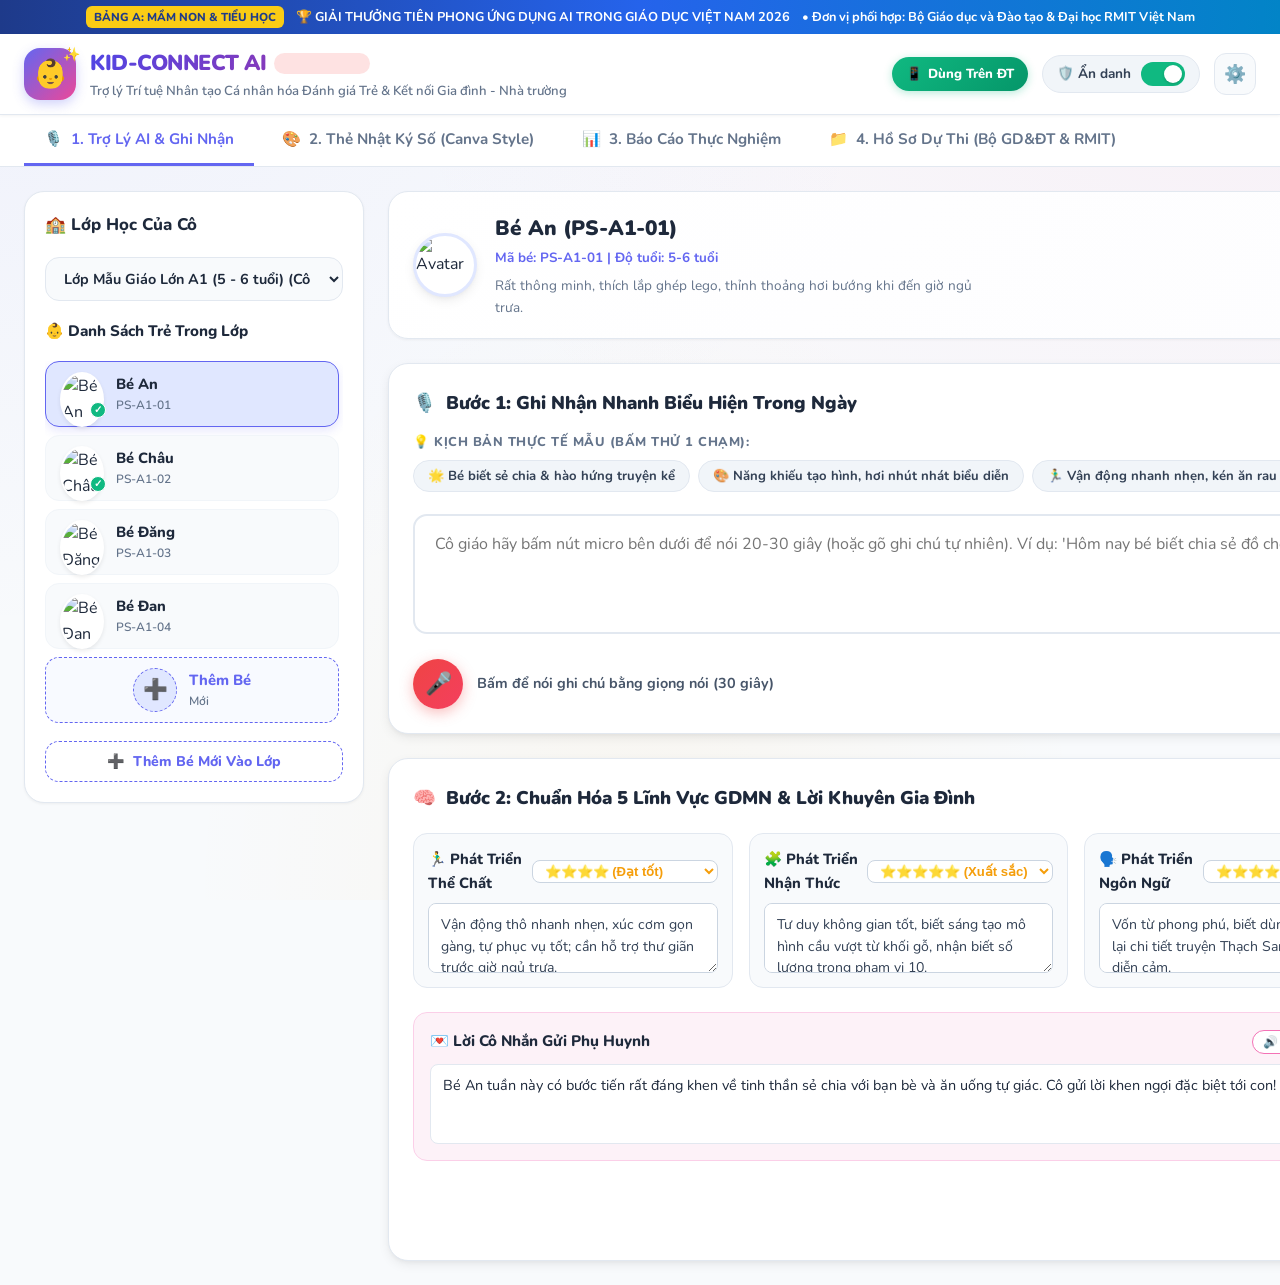
==== kid_connect_app/index.html @ aff99fbb "feat: init KID-CONNECT AI project with web app, responsive mobile layout and competition documentati" ====
<!DOCTYPE html>
<html lang="vi">
<head>
  <meta charset="UTF-8">
  <meta name="viewport" content="width=device-width, initial-scale=1.0, maximum-scale=1.0, user-scalable=no, viewport-fit=cover">
  <title>KID-CONNECT AI | Trợ Lý Trí Tuệ Nhân Tạo Mầm Non - Trường MN Phúc Sơn B</title>
  <link rel="stylesheet" href="css/style.css?v=2.6">
  <link rel="icon" href="data:image/svg+xml,<svg xmlns=%22http://www.w3.org/2000/svg%22 viewBox=%220 0 100 100%22><text y=%22.9em%22 font-size=%2290%22>🚀</text></svg>">
</head>
<body>

  <!-- DẢI THÔNG TIN DỰ THI QUỐC GIA -->
  <div class="competition-strip">
    <span class="comp-badge">BẢNG A: MẦM NON & TIỂU HỌC</span>
    <span>🏆 GIẢI THƯỞNG TIÊN PHONG ỨNG DỤNG AI TRONG GIÁO DỤC VIỆT NAM 2026</span>
    <span>• Đơn vị phối hợp: Bộ Giáo dục và Đào tạo & Đại học RMIT Việt Nam</span>
  </div>

  <!-- TOP HEADER -->
  <header class="app-top-header">
    <div class="header-inner">
      <div class="brand-section">
        <div class="brand-icon-wrap">
          <span>👶</span>
          <span class="sparkle-badge">✨</span>
        </div>
        <div class="brand-text-col">
          <h1 class="brand-title">
            KID-CONNECT AI
            <span class="brand-tag">MN PHÚC SƠN B</span>
          </h1>
          <p class="brand-sub">Trợ lý Trí tuệ Nhân tạo Cá nhân hóa Đánh giá Trẻ & Kết nối Gia đình - Nhà trường</p>
        </div>
      </div>

      <div class="header-actions">
        <!-- Nút Mở trên Điện thoại & Mã QR -->
        <button class="btn-qr-mobile" id="btn-open-mobile-qr" title="Quét mã QR để mở ứng dụng ngay trên điện thoại">
          <span>📱</span> Dùng Trên ĐT
        </button>

        <!-- Chế độ Đạo đức AI & Bảo mật thông tin trẻ em -->
        <div class="privacy-toggle-box" title="Bảo vệ quyền riêng tư của trẻ theo Luật Trẻ em 2016: Ẩn danh nhân thân khi hiển thị">
          <span>🛡️ Ẩn danh</span>
          <label class="switch">
            <input type="checkbox" id="toggle-privacy-mode" checked>
            <span class="slider"></span>
          </label>
        </div>

        <!-- Nút Cài đặt AI Key -->
        <button class="btn-icon-setting" id="btn-open-settings" title="Cấu hình Google Gemini AI & Chế độ Sư phạm">
          ⚙️
        </button>
      </div>
    </div>
  </header>

  <!-- NAVIGATION TABS -->
  <nav class="app-navbar">
    <div class="nav-tabs-container">
      <button class="nav-tab-btn active" data-tab="tab-ai-assistant">
        <span>🎙️</span> 1. Trợ Lý AI & Ghi Nhận
      </button>
      <button class="nav-tab-btn" data-tab="tab-card-preview">
        <span>🎨</span> 2. Thẻ Nhật Ký Số (Canva Style)
      </button>
      <button class="nav-tab-btn" data-tab="tab-impact-analytics">
        <span>📊</span> 3. Báo Cáo Thực Nghiệm
      </button>
      <button class="nav-tab-btn" data-tab="tab-competition-dossier">
        <span>📁</span> 4. Hồ Sơ Dự Thi (Bộ GD&ĐT & RMIT)
      </button>
    </div>
  </nav>

  <!-- MAIN WORKSPACE -->
  <main class="app-main-layout">

    <!-- ==========================================
         TAB 1: TRỢ LÝ AI & GHI NHẬN LỚP HỌC
         ========================================== -->
    <section class="tab-content-panel active" id="tab-ai-assistant">
      <div class="assistant-grid-layout">
        
        <!-- CỘT TRÁI: DANH SÁCH LỚP & HỌC SINH -->
        <aside class="sidebar-panel">
          <div class="sidebar-title-row">
            <h3 class="sidebar-title">🏫 Lớp Học Của Cô</h3>
          </div>
          
          <select class="custom-select" id="select-class">
            <!-- Đổ dữ liệu từ data.js -->
          </select>

          <div class="sidebar-title-row">
            <h4 class="sidebar-title" style="font-size: 0.95rem;">👶 Danh Sách Trẻ Trong Lớp</h4>
          </div>

          <div class="student-list-container" id="student-cards-grid">
            <!-- Render danh sách học sinh -->
          </div>

          <button type="button" class="btn-add-kid" id="btn-add-student">
            <span>➕</span> Thêm Bé Mới Vào Lớp
          </button>
        </aside>

        <!-- CỘT PHẢI: KHÔNG GIAN LÀM VIỆC CỦA TRỢ LÝ AI -->
        <div class="assistant-workspace">
          
          <!-- THẺ PROFILE BÉ ĐANG CHỌN -->
          <div class="current-kid-card">
            <div class="kid-profile-left">
              <img id="current-student-avatar" src="" alt="Avatar" class="kid-big-avatar">
              <div class="kid-meta-col">
                <h2 class="kid-main-name" id="current-student-name">Bé An</h2>
                <span class="kid-meta-sub" id="current-student-code">Mã: PSB-01 | Khối: 5-6 tuổi</span>
                <p class="kid-notes-preview" id="current-student-notes">Đặc điểm nổi bật...</p>
              </div>
            </div>
          </div>

          <!-- KHỐI NHẬP LIỆU GIỌNG NÓI & GHI CHÚ THÔ -->
          <div class="observation-input-card">
            <div class="card-title-row">
              <h3 class="section-title">
                <span>🎙️</span> Bước 1: Ghi Nhận Nhanh Biểu Hiện Trong Ngày
              </h3>
            </div>

            <!-- Gợi ý kịch bản mẫu mầm non -->
            <div class="preset-samples-wrap">
              <div class="preset-label">💡 Kịch bản thực tế mẫu (Bấm thử 1 chạm):</div>
              <div class="preset-chips-scroll" id="preset-chips-wrap">
                <!-- Data.js render -->
              </div>
            </div>

            <!-- Ô nhập liệu văn bản / giọng nói -->
            <div class="voice-input-wrapper">
              <textarea 
                id="raw-observation-input" 
                class="voice-textarea" 
                placeholder="Cô giáo hãy bấm nút micro bên dưới để nói 20-30 giây (hoặc gõ ghi chú tự nhiên). Ví dụ: 'Hôm nay bé biết chia sẻ đồ chơi xếp hình cho bạn, ăn cơm nhanh hết suất nhưng lúc ngủ trưa còn trằn trọc, rất thích nghe truyện cổ tích...'"></textarea>
            </div>

            <!-- Thanh điều khiển Micro & Chạy AI -->
            <div class="voice-actions-bar">
              <div class="mic-btn-wrap">
                <button type="button" class="btn-mic-pulse" id="btn-voice-mic" title="Bật/Tắt Micro ghi âm tiếng Việt">
                  🎤
                </button>
                <div class="mic-info-col">
                  <span class="mic-status-label" id="mic-status-text">Bấm để nói ghi chú bằng giọng nói (30 giây)</span>
                  <div class="voice-wave-container" id="voice-wave-animation">
                    <span class="wave-bar"></span>
                    <span class="wave-bar"></span>
                    <span class="wave-bar"></span>
                    <span class="wave-bar"></span>
                  </div>
                </div>
              </div>

              <button type="button" class="btn-run-ai-action" id="btn-run-ai">
                <span>🚀</span> AI Phân Tích & Chuẩn Hóa Sư Phạm
              </button>
            </div>

            <!-- Trạng thái xử lý -->
            <div class="ai-processing-status" id="ai-processing-status">
              <div class="spinner"></div>
              <span>Trợ lý KID-CONNECT AI đang đối chiếu chuẩn 5 lĩnh vực GDMN và soạn lời khuyên gia đình...</span>
            </div>
          </div>

          <!-- KHỐI KẾT QUẢ SƯ PHẠM (HUMAN-IN-THE-LOOP CHO PHÉP CÔ CHỈNH SỬA) -->
          <div class="ai-result-panel" id="ai-result-panel">
            <div class="ai-result-header">
              <h3 class="section-title">
                <span>🧠</span> Bước 2: Chuẩn Hóa 5 Lĩnh Vực GDMN & Lời Khuyên Gia Đình
              </h3>
              <span class="engine-badge" id="ai-engine-used-badge">⚡ Sẵn sàng phân tích</span>
            </div>

            <!-- 5 Lĩnh vực phát triển GDMN của Bộ GD&ĐT -->
            <div class="domains-result-grid">
              
              <!-- 1. Thể chất -->
              <div class="domain-field-card">
                <div class="domain-field-header">
                  <span class="field-label">🏃‍♂️ Phát Triển Thể Chất</span>
                  <select class="rating-select" id="rating-the-chat">
                    <option value="5">⭐⭐⭐⭐⭐ (Xuất sắc)</option>
                    <option value="4" selected>⭐⭐⭐⭐ (Đạt tốt)</option>
                    <option value="3">⭐⭐⭐ (Cần cố gắng)</option>
                  </select>
                </div>
                <textarea id="res-the-chat" class="domain-textarea" placeholder="Nhận xét vận động, dinh dưỡng, giấc ngủ..."></textarea>
              </div>

              <!-- 2. Nhận thức -->
              <div class="domain-field-card">
                <div class="domain-field-header">
                  <span class="field-label">🧩 Phát Triển Nhận Thức</span>
                  <select class="rating-select" id="rating-nhan-thuc">
                    <option value="5" selected>⭐⭐⭐⭐⭐ (Xuất sắc)</option>
                    <option value="4">⭐⭐⭐⭐ (Đạt tốt)</option>
                    <option value="3">⭐⭐⭐ (Cần cố gắng)</option>
                  </select>
                </div>
                <textarea id="res-nhan-thuc" class="domain-textarea" placeholder="Nhận xét khám phá, toán, tư duy..."></textarea>
              </div>

              <!-- 3. Ngôn ngữ -->
              <div class="domain-field-card">
                <div class="domain-field-header">
                  <span class="field-label">🗣️ Phát Triển Ngôn Ngữ</span>
                  <select class="rating-select" id="rating-ngon-ngu">
                    <option value="5" selected>⭐⭐⭐⭐⭐ (Xuất sắc)</option>
                    <option value="4">⭐⭐⭐⭐ (Đạt tốt)</option>
                    <option value="3">⭐⭐⭐ (Cần cố gắng)</option>
                  </select>
                </div>
                <textarea id="res-ngon-ngu" class="domain-textarea" placeholder="Nhận xét vốn từ, diễn đạt, giao tiếp..."></textarea>
              </div>

              <!-- 4. Tình cảm & KNXH -->
              <div class="domain-field-card">
                <div class="domain-field-header">
                  <span class="field-label">💖 Tình Cảm & KN Xã Hội</span>
                  <select class="rating-select" id="rating-tinh-cam">
                    <option value="5" selected>⭐⭐⭐⭐⭐ (Xuất sắc)</option>
                    <option value="4">⭐⭐⭐⭐ (Đạt tốt)</option>
                    <option value="3">⭐⭐⭐ (Cần cố gắng)</option>
                  </select>
                </div>
                <textarea id="res-tinh-cam" class="domain-textarea" placeholder="Nhận xét chia sẻ, tự phục vụ, hợp tác..."></textarea>
              </div>

              <!-- 5. Thẩm mỹ -->
              <div class="domain-field-card" style="grid-column: span 2;">
                <div class="domain-field-header">
                  <span class="field-label">🎨 Phát Triển Thẩm Mỹ</span>
                  <select class="rating-select" id="rating-tham-my">
                    <option value="5">⭐⭐⭐⭐⭐ (Xuất sắc)</option>
                    <option value="4" selected>⭐⭐⭐⭐ (Đạt tốt)</option>
                    <option value="3">⭐⭐⭐ (Cần cố gắng)</option>
                  </select>
                </div>
                <textarea id="res-tham-my" class="domain-textarea" placeholder="Nhận xét âm nhạc, tạo hình, cảm thụ nghệ thuật..."></textarea>
              </div>

            </div>

            <!-- Khối Lời Nhắn Phụ Huynh & Home Connection Tip -->
            <div class="callouts-row">
              <div class="callout-box callout-parent-msg">
                <div class="callout-header">
                  <span class="callout-title">💌 Lời Cô Nhắn Gửi Phụ Huynh</span>
                  <button type="button" class="btn-tts-speak" id="btn-speak-message" title="Nghe cô đọc nhận xét">
                    🔊 Nghe Giọng Đọc
                  </button>
                </div>
                <textarea id="res-parent-message" class="callout-textarea" placeholder="Lời khích lệ ấm áp từ cô giáo..."></textarea>
              </div>

              <div class="callout-box callout-home-tip">
                <div class="callout-header">
                  <span class="callout-title">🌙 Bí Kíp Cùng Con Tối Nay (10 - 15 Phút)</span>
                </div>
                <textarea id="res-home-tip" class="callout-textarea" placeholder="Hoạt động/trò chơi tương tác giữa cha mẹ và con tại nhà..."></textarea>
              </div>
            </div>

            <!-- Footer Hành Động -->
            <div class="result-actions-footer">
              <button type="button" class="btn-view-card-cta" id="btn-view-card">
                <span>🎨</span> Bước 3: Xem & Xuất Thẻ Nhật Ký Số
              </button>
            </div>

          </div>

        </div>

      </div>
    </section>

    <!-- ==========================================
         TAB 2: THẺ NHẬT KÝ SỐ (CANVA STYLE)
         ========================================== -->
    <section class="tab-content-panel" id="tab-card-preview">
      <div class="card-generator-layout">
        
        <!-- BẢNG ĐIỀU KHIỂN & CHỌN MẪU THIẾT KẾ -->
        <div class="card-controls-panel">
          <h3 class="section-title" style="font-size: 1.05rem;">
            <span>🎨</span> Mẫu Thẻ Canva
          </h3>

          <div class="theme-options-grid">
            <button type="button" class="theme-selector-btn active" data-theme="theme-rainbow">
              🌈 Cầu Vồng Tươi Sáng
            </button>
            <button type="button" class="theme-selector-btn" data-theme="theme-meadow">
              🌱 Khu Vườn Khám Phá
            </button>
            <button type="button" class="theme-selector-btn" data-theme="theme-ocean">
              🌊 Đại Dương Kỳ Diệu
            </button>
            <button type="button" class="theme-selector-btn" data-theme="theme-dream">
              ✨ Khu Rừng Cổ Tích
            </button>
          </div>

          <hr style="border: none; border-top: 1px solid var(--border-color);">

          <h3 class="section-title" style="font-size: 1.05rem;">
            <span>📤</span> Xuất Bản & Gửi Phụ Huynh
          </h3>

          <div class="export-actions-list">
            <button type="button" class="btn-export-main btn-export-png" id="btn-download-png">
              <span>📥</span> Tải Ảnh PNG (Gửi Zalo)
            </button>
            <button type="button" class="btn-export-main btn-copy-zalo" id="btn-copy-zalo">
              <span>📋</span> Sao Chép Tin Nhắn Zalo
            </button>
            <button type="button" class="btn-export-main btn-print" id="btn-print-card">
              <span>🖨️</span> In Thẻ / Lưu PDF
            </button>
          </div>

          <div style="background: #eff6ff; padding: 12px; border-radius: var(--radius-md); font-size: 0.8rem; color: #1e40af; line-height: 1.4;">
            💡 <strong>Mẹo sư phạm:</strong> Ảnh xuất có độ phân giải cao chuẩn 2x, tải về gửi thẳng vào Zalo cá nhân của phụ huynh tạo ấn tượng vô cùng chuyên nghiệp và ấm áp!
          </div>
        </div>

        <!-- KHUNG CANVAS XEM TRỰC TIẾP -->
        <div class="card-canvas-viewport">
          <div id="growth-card-preview" class="growth-card theme-rainbow">
            <!-- Render từ card_generator.js -->
          </div>
        </div>

      </div>
    </section>

    <!-- ==========================================
         TAB 3: BÁO CÁO THỰC NGHIỆM & TÁC ĐỘNG
         ========================================== -->
    <section class="tab-content-panel" id="tab-impact-analytics">
      
      <!-- CÁC CHỈ SỐ NỔI BẬT THEO ĐỀ ÁN -->
      <div class="metrics-hero-grid">
        <div class="metric-card-box">
          <div class="metric-icon-bubble metric-time">⏱️</div>
          <div class="metric-info-col">
            <div class="metric-big-number">-83.3%</div>
            <div class="metric-label-text">Thời gian làm sổ sách</div>
            <span class="metric-sub-badge">Từ 12h/tuần xuống 2h/tuần</span>
          </div>
        </div>

        <div class="metric-card-box">
          <div class="metric-icon-bubble metric-connect">📈</div>
          <div class="metric-info-col">
            <div class="metric-big-number">94.7%</div>
            <div class="metric-label-text">Tương tác phụ huynh</div>
            <span class="metric-sub-badge">Tăng từ mức 38.5% trước đây</span>
          </div>
        </div>

        <div class="metric-card-box">
          <div class="metric-icon-bubble metric-home">🏡</div>
          <div class="metric-info-col">
            <div class="metric-big-number">86.3%</div>
            <div class="metric-label-text">Gia đình cùng chơi với con</div>
            <span class="metric-sub-badge">Theo Home Connection Tip</span>
          </div>
        </div>

        <div class="metric-card-box">
          <div class="metric-icon-bubble metric-star">⭐</div>
          <div class="metric-info-col">
            <div class="metric-big-number">4.85 / 5</div>
            <div class="metric-label-text">Chỉ số hài lòng</div>
            <span class="metric-sub-badge">Đánh giá thực nghiệm tại trường</span>
          </div>
        </div>
      </div>

      <!-- BẢNG ĐỐI CHỨNG BEFORE VS AFTER -->
      <div class="comparison-section-card">
        <h3 class="section-title">
          <span>⚖️</span> Ma Trận Đối Chứng: Giải Pháp Truyền Thống vs KID-CONNECT AI
        </h3>
        
        <div class="table-responsive">
          <table class="comparison-table">
            <thead>
              <tr>
                <th>Tiêu chí đánh giá</th>
                <th>Phương pháp truyền thống</th>
                <th>Giải pháp KID-CONNECT AI</th>
              </tr>
            </thead>
            <tbody>
              <tr>
                <td><strong>Thời gian nhập liệu</strong></td>
                <td>Ghi sổ tay thủ công mất 8 - 12 giờ/tuần</td>
                <td>Ghi chú giọng nói 30 giây/trẻ, chỉ mất 1.5 - 2 giờ/tuần</td>
              </tr>
              <tr>
                <td><strong>Chất lượng lời nhận xét</strong></td>
                <td>Rập khuôn, đại trà ("bé ngoan, ăn hết suất")</td>
                <td>Cá nhân hóa 100%, chuẩn hóa theo đúng 5 lĩnh vực GDMN</td>
              </tr>
              <tr>
                <td><strong>Hình thức gửi phụ huynh</strong></td>
                <td>Sổ giấy cất trong tủ, tin nhắn Zalo chung dễ trôi</td>
                <td>Infographic sắc màu bắt mắt, sinh động phong cách Canva</td>
              </tr>
              <tr>
                <td><strong>Tư vấn hành động gia đình</strong></td>
                <td>Không có hoặc chỉ thông báo một chiều</td>
                <td>Tự động tạo trò chơi 10-15 phút để bố mẹ chơi cùng con tối nay</td>
              </tr>
              <tr>
                <td><strong>Chi phí đầu tư</strong></td>
                <td>Tốn tiền in ấn sổ sách hàng năm</td>
                <td><strong>0 đồng</strong> - Tận dụng điện thoại, Web & AI miễn phí</td>
              </tr>
            </tbody>
          </table>
        </div>
      </div>

      <!-- TRÍCH DẪN NGƯỜI TRONG CUỘC -->
      <div class="testimonials-grid">
        <div class="quote-card">
          <p class="quote-text">
            "Từ ngày lớp áp dụng KID-CONNECT AI, tối nào đi làm về tôi cũng háo hức xem bản tin tiến bộ của con. Đọc lời gợi ý của cô, hai vợ chồng tôi tối nào cũng cùng bé chơi trò tìm chữ cái trước khi đi ngủ. Con tiến bộ trông thấy!"
          </p>
          <div class="quote-author-row">
            <img src="https://api.dicebear.com/7.x/bottts/svg?seed=Parent1" class="quote-avatar" alt="Phụ huynh">
            <div>
              <div class="quote-author-name">Chị Nguyễn Thanh Hương</div>
              <div class="quote-author-role">Phụ huynh học sinh Lớp Mẫu Giáo Lớn A1</div>
            </div>
          </div>
        </div>

        <div class="quote-card">
          <p class="quote-text">
            "Một sáng kiến chuyển đổi số vô cùng nhân văn và thiết thực. Giải phóng hoàn toàn sức lao động cho giáo viên mầm non nông thôn, giúp các cô dành trọn tâm huyết cho việc chăm sóc và đổi mới phương pháp giáo dục lấy trẻ làm trung tâm."
          </p>
          <div class="quote-author-row">
            <img src="https://api.dicebear.com/7.x/bottts/svg?seed=TeacherHong" class="quote-avatar" alt="Hiệu trưởng">
            <div>
              <div class="quote-author-name">Cô Nguyễn Thị Hồng</div>
              <div class="quote-author-role">Hiệu trưởng Trường Mầm non Phúc Sơn B</div>
            </div>
          </div>
        </div>
      </div>

    </section>

    <!-- ==========================================
         TAB 4: HỒ SƠ DỰ THI RMIT & BỘ GD&ĐT
         ========================================== -->
    <section class="tab-content-panel" id="tab-competition-dossier">
      <div class="dossier-layout">
        
        <!-- HERO BANNER -->
        <div class="dossier-hero-card">
          <h2 class="dossier-hero-title">GIẢI THƯỞNG TIÊN PHONG ỨNG DỤNG AI TRONG GIÁO DỤC VIỆT NAM 2026</h2>
          <p class="dossier-hero-desc">
            Dự án: <strong>KID-CONNECT AI</strong> • Bảng A (Khối Mầm non & Tiểu học) • Đơn vị: Trường Mầm non Phúc Sơn B • Đơn vị tổ chức: Cục Nhà giáo & Cán bộ Quản lý Giáo dục (Bộ GD&ĐT) & Đại học RMIT Việt Nam.
          </p>
          
          <div class="dossier-links-bar">
            <a href="https://www.canva.com/design/DAHX8n0K3Eg/m-5TyXYutoaNpb9vqQVfeQ/edit" target="_blank" class="btn-canva-external">
              <span>📊</span> Mở Mẫu Slide Canva (DAHX8n0K3Eg)
            </a>
            <a href="https://www.canva.com/design/DAHX8izuwG0/IHnb5H7RXv3gR_rsUFUDIA/edit" target="_blank" class="btn-canva-external">
              <span>🖼️</span> Mở Mẫu Poster Canva (DAHX8izuwG0)
            </a>
            <a href="https://www.ieeai.net/giaithuong" target="_blank" class="btn-canva-external" style="background: #facc15; color: #1e3a8a;">
              <span>🌐</span> Cổng Nộp Bài: ieeai.net/giaithuong
            </a>
          </div>
        </div>

        <!-- 3 SẢN PHẨM BẮT BUỘC TRONG HỒ SƠ DỰ THI -->
        <div class="dossier-sections-grid">
          
          <!-- Sản phẩm 1 & 2 -->
          <div class="dossier-box">
            <h3><span>📑</span> Cấu Trúc 10 Slide Thuyết Trình Chuẩn Mẫu</h3>
            <ul style="padding-left: 20px; line-height: 1.8; font-size: 0.88rem; color: #334155;">
              <li><strong>Slide 1:</strong> Tiêu đề sản phẩm & thông tin tác giả Trường MN Phúc Sơn B.</li>
              <li><strong>Slide 2:</strong> Dàn ý bài trình bày (Outline 7 phần).</li>
              <li><strong>Slide 3:</strong> Bối cảnh & 3 điểm nghẽn thực tế trường mầm non.</li>
              <li><strong>Slide 4:</strong> Ý tưởng & mô hình giải pháp KID-CONNECT AI.</li>
              <li><strong>Slide 5:</strong> Cách thực hiện: Quy trình 3 bước & Prompt Master.</li>
              <li><strong>Slide 6:</strong> Kết quả thực nghiệm định lượng (Giảm 83.3% thời gian).</li>
              <li><strong>Slide 7:</strong> So sánh Before vs After (Giải pháp truyền thống vs AI).</li>
              <li><strong>Slide 8:</strong> Tính bền vững, chi phí 0 đồng & Đạo đức AI.</li>
              <li><strong>Slide 9:</strong> Định hướng tương lai & mở rộng sang cấp Tiểu học.</li>
              <li><strong>Slide 10:</strong> Lời cảm ơn & Thông điệp kết.</li>
            </ul>
          </div>

          <!-- Video Clip 5 phút & Cam kết Đạo đức AI -->
          <div class="dossier-box">
            <h3><span>🎬</span> Kịch Bản Video Thuyết Minh (4:45 - 5:00)</h3>
            <div class="timeline-list">
              <div class="timeline-item">
                <span class="timeline-dot"></span>
                <div><strong>00:00 - 00:30 (30s):</strong> Thực trạng quá tải sổ sách của cô giáo mầm non cuối ngày.</div>
              </div>
              <div class="timeline-item">
                <span class="timeline-dot"></span>
                <div><strong>00:31 - 01:15 (45s):</strong> Giới thiệu Trợ lý thông minh KID-CONNECT AI.</div>
              </div>
              <div class="timeline-item">
                <span class="timeline-dot"></span>
                <div><strong>01:16 - 02:30 (74s):</strong> Thao tác ghi hình Live App: Giọng nói -> 5 Lĩnh vực -> Xuất thẻ Infographic.</div>
              </div>
              <div class="timeline-item">
                <span class="timeline-dot"></span>
                <div><strong>02:31 - 03:45 (75s):</strong> Cảm xúc phụ huynh khi nhận bản tin và chơi cùng con tại nhà.</div>
              </div>
              <div class="timeline-item">
                <span class="timeline-dot"></span>
                <div><strong>03:46 - 05:00 (75s):</strong> Số liệu thực nghiệm, phỏng vấn Hiệu trưởng & lời chào kết.</div>
              </div>
            </div>

            <div style="margin-top: 18px; padding: 12px; background: #fdf2f8; border-radius: var(--radius-md); border-left: 4px solid #db2777; font-size: 0.82rem; color: #831843;">
              🛡️ <strong>Cam kết Đạo đức AI:</strong> Tuân thủ nghiêm ngặt Luật Trẻ em 2016. Tuyệt đối không lưu trữ dữ liệu nhân thân nhạy cảm lên máy chủ công cộng. Giáo viên giữ quyền kiểm duyệt 100% nội dung.
            </div>
          </div>

        </div>

      </div>
    </section>

  </main>

  <!-- ==========================================
       MODAL 1: CẤU HÌNH AI & GEMINI SETTINGS
       ========================================== -->
  <div class="modal-backdrop" id="settings-modal">
    <div class="modal-box">
      <div class="modal-header">
        <h3 class="modal-title">⚙️ Cấu Hình Trợ Lý KID-CONNECT AI</h3>
        <button class="btn-close-modal" id="btn-close-settings">&times;</button>
      </div>
      <div class="modal-body">
        <div class="form-group">
          <label class="form-label">Chế độ phân tích AI:</label>
          <div style="background: #f0fdf4; border: 1px solid #bbf7d0; padding: 12px; border-radius: var(--radius-md); font-size: 0.85rem; color: #166534;">
            ✅ <strong>Smart Pedagogical Rules Engine (Khuyên dùng):</strong> Luôn hoạt động miễn phí 100%, không cần kết nối mạng, chuẩn hóa chính xác theo 5 lĩnh vực mầm non của Bộ GD&ĐT Việt Nam.
          </div>
        </div>

        <div class="form-group">
          <label class="form-label">Google Gemini API Key (Tùy chọn - Dành cho AI trực tuyến):</label>
          <input type="password" id="input-gemini-key" class="form-input" placeholder="Dán Gemini API Key của thầy/cô vào đây (nếu có)">
          <span class="form-helper">Nếu để trống, ứng dụng sẽ chạy ở chế độ Sư phạm Offline thông minh.</span>
        </div>

        <div class="form-group">
          <label class="form-label">Mô hình Gemini:</label>
          <select id="select-gemini-model" class="custom-select">
            <option value="gemini-2.5-flash" selected>Gemini 2.5 Flash (Tốc độ cao & Thông minh nhất)</option>
            <option value="gemini-1.5-flash">Gemini 1.5 Flash (Ổn định)</option>
          </select>
        </div>
      </div>
      <div class="modal-footer">
        <button type="button" class="btn-modal-cancel" id="btn-cancel-settings">Đóng</button>
        <button type="button" class="btn-modal-save" id="btn-save-settings">Lưu Cấu Hình</button>
      </div>
    </div>
  </div>

  <!-- ==========================================
       MODAL 2: THÊM HỌC SINH MỚI
       ========================================== -->
  <div class="modal-backdrop" id="student-modal">
    <div class="modal-box">
      <div class="modal-header">
        <h3 class="modal-title">👶 Thêm Bé Mới Vào Lớp</h3>
        <button class="btn-close-modal" id="btn-close-student-modal">&times;</button>
      </div>
      <div class="modal-body">
        <div class="form-group">
          <label class="form-label">Họ và tên đầy đủ của bé:</label>
          <input type="text" id="new-student-name" class="form-input" placeholder="Ví dụ: Lê Hoàng Nam">
        </div>
        <div class="form-group">
          <label class="form-label">Tên gọi thân mật ở nhà / ở lớp:</label>
          <input type="text" id="new-student-nickname" class="form-input" placeholder="Ví dụ: Bé Bo, Bé Nam">
        </div>
        <div class="form-group">
          <label class="form-label">Đặc điểm, tính cách hoặc lưu ý của bé:</label>
          <textarea id="new-student-notes" class="form-input" style="min-height: 70px;" placeholder="Ví dụ: Thích vẽ tranh, ăn ngoan, hơi nhút nhát..."></textarea>
        </div>
      </div>
      <div class="modal-footer">
        <button type="button" class="btn-modal-save" id="btn-save-new-student">Lưu Bé Mới</button>
      </div>
    </div>
  </div>

  <!-- ==========================================
       MODAL 3: QUÉT MÃ QR DÙNG TRÊN ĐIỆN THOẠI
       ========================================== -->
  <div class="modal-backdrop" id="qr-modal">
    <div class="modal-box" style="text-align: center;">
      <div class="modal-header">
        <h3 class="modal-title">📱 Quét Mã Mở App Trên Điện Thoại</h3>
        <button class="btn-close-modal" id="btn-close-qr-modal">&times;</button>
      </div>
      <div class="modal-body" style="align-items: center; padding: 20px;">
        <div style="background: #ffffff; border: 2px dashed #6366f1; padding: 12px; border-radius: 16px; display: inline-block; box-shadow: 0 4px 12px rgba(0,0,0,0.08);">
          <img src="assets/QR_Code_KID_CONNECT_AI.png" alt="Mã QR KID-CONNECT AI" style="width: 220px; height: 220px; border-radius: 10px; display: block;" onerror="this.src='../QR_Code_KID_CONNECT_AI.png'">
        </div>
        <p style="font-size: 0.95rem; color: #1e293b; font-weight: 800; margin-top: 14px;">
          Dùng <strong>Camera Điện Thoại</strong> hoặc <strong>Zalo</strong> quét mã trên!
        </p>
        <div style="background: #eff6ff; padding: 10px 14px; border-radius: 10px; font-size: 0.85rem; color: #1d4ed8; word-break: break-all; margin-top: 8px;">
          🔗 Hoặc gõ địa chỉ trên điện thoại: <br><strong id="qr-link-text">http://10.10.10.27:8080/kid_connect_app/index.html</strong>
        </div>
        <p style="font-size: 0.78rem; color: #64748b; margin-top: 6px;">
          💡 <em>Lưu ý: Điện thoại và máy tính cần kết nối cùng một mạng Wi-Fi.</em>
        </p>
      </div>
      <div class="modal-footer" style="justify-content: center;">
        <button type="button" class="btn-modal-save" id="btn-close-qr-footer">Đã Quét Xong</button>
      </div>
    </div>
  </div>

  <!-- THƯ VIỆN BỔ TRỢ: HTML2CANVAS ĐỂ XUẤT ẢNH PNG CANVA -->
  <script src="https://cdnjs.cloudflare.com/ajax/libs/html2canvas/1.4.1/html2canvas.min.js"></script>

  <!-- MÃ NGUỒN ỨNG DỤNG -->
  <script src="js/data.js?v=2.6"></script>
  <script src="js/speech.js?v=2.6"></script>
  <script src="js/ai_engine.js?v=2.6"></script>
  <script src="js/card_generator.js?v=2.6"></script>
  <script src="js/app.js?v=2.6"></script>

</body>
</html>
---- kid_connect_app/css/style.css ----
/* ==========================================================================
   KID-CONNECT AI - STYLESHEET CHUẨN MỰC SƯ PHẠM MẦM NON & CÔNG NGHỆ HIỆN ĐẠI
   Trường Mầm non Phúc Sơn B - Bảng A (Bộ GD&ĐT & RMIT Việt Nam)
   ========================================================================== */

@import url('https://fonts.googleapis.com/css2?family=Nunito:wght@400;600;700;800;900&family=Quicksand:wght@500;600;700&display=swap');

:root {
  --primary: #6366f1;
  --primary-hover: #4f46e5;
  --primary-light: #e0e7ff;
  --secondary: #ec4899;
  --secondary-light: #fce7f3;
  --accent: #f59e0b;
  --accent-light: #fef3c7;
  --success: #10b981;
  --success-light: #d1fae5;
  --info: #06b6d4;
  --info-light: #cffafe;
  --bg-main: #f8fafc;
  --bg-card: #ffffff;
  --text-main: #1e293b;
  --text-muted: #64748b;
  --border-color: #e2e8f0;
  --shadow-sm: 0 1px 3px rgba(0, 0, 0, 0.05);
  --shadow-md: 0 4px 12px -1px rgba(0, 0, 0, 0.08), 0 2px 4px -1px rgba(0, 0, 0, 0.04);
  --shadow-lg: 0 12px 24px -4px rgba(99, 102, 241, 0.12), 0 4px 6px -2px rgba(0, 0, 0, 0.05);
  --radius-lg: 20px;
  --radius-md: 14px;
  --radius-sm: 8px;
  --transition: all 0.25s cubic-bezier(0.4, 0, 0.2, 1);
}

* {
  box-sizing: border-box;
  margin: 0;
  padding: 0;
}

html, body {
  width: 100%;
  max-width: 100vw;
  overflow-x: hidden;
  position: relative;
  -webkit-text-size-adjust: 100%;
}

body {
  font-family: 'Nunito', 'Quicksand', -apple-system, BlinkMacSystemFont, sans-serif;
  background-color: var(--bg-main);
  background-image: 
    radial-gradient(at 0% 0%, rgba(99, 102, 241, 0.06) 0px, transparent 50%),
    radial-gradient(at 100% 0%, rgba(236, 72, 153, 0.06) 0px, transparent 50%),
    radial-gradient(at 50% 100%, rgba(245, 158, 11, 0.05) 0px, transparent 50%);
  background-attachment: fixed;
  color: var(--text-main);
  line-height: 1.6;
  min-height: 100vh;
}

/* ==========================================================================
   TOP HEADER BANNER & NAVBAR
   ========================================================================== */

.app-top-header {
  background: rgba(255, 255, 255, 0.95);
  backdrop-filter: blur(12px);
  border-bottom: 1px solid var(--border-color);
  position: sticky;
  top: 0;
  z-index: 100;
  box-shadow: var(--shadow-sm);
}

.header-inner {
  max-width: 1400px;
  margin: 0 auto;
  padding: 12px 24px;
  display: flex;
  align-items: center;
  justify-content: space-between;
  gap: 16px;
}

.brand-section {
  display: flex;
  align-items: center;
  gap: 14px;
}

.brand-icon-wrap {
  width: 52px;
  height: 52px;
  background: linear-gradient(135deg, #6366f1, #ec4899);
  border-radius: 16px;
  display: flex;
  align-items: center;
  justify-content: center;
  font-size: 28px;
  box-shadow: 0 4px 12px rgba(99, 102, 241, 0.3);
  position: relative;
}

.sparkle-badge {
  position: absolute;
  top: -4px;
  right: -4px;
  font-size: 14px;
  animation: pulse-glow 2s infinite;
}

.brand-title {
  font-size: 1.35rem;
  font-weight: 900;
  letter-spacing: -0.5px;
  background: linear-gradient(120deg, #4f46e5, #db2777);
  -webkit-background-clip: text;
  -webkit-text-fill-color: transparent;
  display: flex;
  align-items: center;
  gap: 8px;
}

.brand-tag {
  font-size: 0.65rem;
  font-weight: 800;
  background: #fee2e2;
  color: #b91c1c;
  padding: 2px 8px;
  border-radius: 20px;
  vertical-align: middle;
}

.brand-sub {
  font-size: 0.82rem;
  color: var(--text-muted);
  font-weight: 600;
}

/* Header Right Actions */
.header-actions {
  display: flex;
  align-items: center;
  gap: 14px;
}

.privacy-toggle-box {
  display: flex;
  align-items: center;
  gap: 10px;
  background: #f1f5f9;
  padding: 6px 14px;
  border-radius: 30px;
  border: 1px solid var(--border-color);
  font-size: 0.85rem;
  font-weight: 700;
  color: #334155;
}

.switch {
  position: relative;
  display: inline-block;
  width: 44px;
  height: 24px;
}

.switch input {
  opacity: 0;
  width: 0;
  height: 0;
}

.slider {
  position: absolute;
  cursor: pointer;
  top: 0; left: 0; right: 0; bottom: 0;
  background-color: #cbd5e1;
  transition: .3s;
  border-radius: 24px;
}

.slider:before {
  position: absolute;
  content: "";
  height: 18px;
  width: 18px;
  left: 3px;
  bottom: 3px;
  background-color: white;
  transition: .3s;
  border-radius: 50%;
  box-shadow: 0 1px 3px rgba(0,0,0,0.2);
}

input:checked + .slider {
  background-color: var(--success);
}

input:checked + .slider:before {
  transform: translateX(20px);
}

.btn-icon-setting {
  background: #f8fafc;
  border: 1px solid var(--border-color);
  width: 42px;
  height: 42px;
  border-radius: 12px;
  display: flex;
  align-items: center;
  justify-content: center;
  font-size: 18px;
  cursor: pointer;
  transition: var(--transition);
}

.btn-icon-setting:hover {
  background: var(--primary-light);
  color: var(--primary);
  border-color: var(--primary);
  transform: rotate(30deg);
}

/* Competition Banner Strip */
.competition-strip {
  background: linear-gradient(90deg, #1e3a8a, #2563eb, #0284c7);
  color: #ffffff;
  padding: 6px 20px;
  font-size: 0.8rem;
  font-weight: 700;
  display: flex;
  align-items: center;
  justify-content: center;
  gap: 12px;
  text-align: center;
}

.comp-badge {
  background: #facc15;
  color: #1e3a8a;
  padding: 2px 8px;
  border-radius: 6px;
  font-size: 0.72rem;
  font-weight: 800;
}

/* ==========================================================================
   NAVIGATION BAR (TABS)
   ========================================================================== */

.app-navbar {
  background: #ffffff;
  border-bottom: 1px solid var(--border-color);
}

.nav-tabs-container {
  max-width: 1400px;
  margin: 0 auto;
  padding: 0 24px;
  display: flex;
  gap: 8px;
  overflow-x: auto;
}

.nav-tab-btn {
  background: none;
  border: none;
  padding: 14px 20px;
  font-family: inherit;
  font-size: 0.95rem;
  font-weight: 700;
  color: var(--text-muted);
  cursor: pointer;
  display: flex;
  align-items: center;
  gap: 8px;
  border-bottom: 3px solid transparent;
  transition: var(--transition);
  white-space: nowrap;
}

.nav-tab-btn:hover {
  color: var(--primary);
  background: rgba(99, 102, 241, 0.04);
}

.nav-tab-btn.active {
  color: var(--primary);
  border-bottom-color: var(--primary);
}

/* ==========================================================================
   MAIN APP LAYOUT
   ========================================================================== */

.app-main-layout {
  max-width: 1400px;
  margin: 24px auto;
  padding: 0 24px;
}

.tab-content-panel {
  display: none;
}

.tab-content-panel.active {
  display: block;
  animation: fadeIn 0.3s ease;
}

@keyframes fadeIn {
  from { opacity: 0; transform: translateY(6px); }
  to { opacity: 1; transform: translateY(0); }
}

/* ==========================================================================
   TAB 1: AI ASSISTANT & CLASSROOM HUB
   ========================================================================== */

.assistant-grid-layout {
  display: grid;
  grid-template-columns: 340px 1fr;
  gap: 24px;
}

@media (max-width: 1024px) {
  .assistant-grid-layout {
    grid-template-columns: 1fr;
  }
}

/* Sidebar: Class & Student List */
.sidebar-panel {
  background: var(--bg-card);
  border-radius: var(--radius-lg);
  border: 1px solid var(--border-color);
  padding: 20px;
  box-shadow: var(--shadow-sm);
  display: flex;
  flex-direction: column;
  gap: 18px;
  height: fit-content;
}

.sidebar-title-row {
  display: flex;
  align-items: center;
  justify-content: space-between;
}

.sidebar-title {
  font-size: 1.05rem;
  font-weight: 800;
  color: #1e293b;
  display: flex;
  align-items: center;
  gap: 8px;
}

.custom-select {
  width: 100%;
  padding: 10px 14px;
  border-radius: var(--radius-md);
  border: 1px solid var(--border-color);
  background-color: #f8fafc;
  font-family: inherit;
  font-size: 0.9rem;
  font-weight: 700;
  color: #1e293b;
  outline: none;
  transition: var(--transition);
}

.custom-select:focus {
  border-color: var(--primary);
  background-color: #fff;
  box-shadow: 0 0 0 3px rgba(99, 102, 241, 0.15);
}

.student-list-container {
  display: flex;
  flex-direction: column;
  gap: 8px;
  max-height: 480px;
  overflow-y: auto;
  padding-right: 4px;
}

.student-pill-item {
  display: flex;
  align-items: center;
  gap: 12px;
  padding: 10px 14px;
  background: #f8fafc;
  border: 1px solid #f1f5f9;
  border-radius: var(--radius-md);
  cursor: pointer;
  transition: var(--transition);
}

.student-pill-item:hover {
  background: #f1f5f9;
  border-color: #cbd5e1;
  transform: translateX(4px);
}

.student-pill-item.selected {
  background: var(--primary-light);
  border-color: var(--primary);
  box-shadow: 0 4px 10px rgba(99, 102, 241, 0.15);
}

.pill-avatar-wrap {
  position: relative;
  width: 44px;
  height: 44px;
  flex-shrink: 0;
}

.pill-avatar {
  width: 100%;
  height: 100%;
  border-radius: 50%;
  border: 2px solid #fff;
  box-shadow: 0 2px 4px rgba(0,0,0,0.08);
  background: #fff;
}

.pill-badge-done {
  position: absolute;
  bottom: -2px;
  right: -2px;
  background: var(--success);
  color: #fff;
  width: 16px;
  height: 16px;
  border-radius: 50%;
  font-size: 10px;
  display: flex;
  align-items: center;
  justify-content: center;
  font-weight: 900;
  border: 1px solid #fff;
}

.pill-info {
  display: flex;
  flex-direction: column;
  overflow: hidden;
  min-width: 0;
}

.pill-name, .pill-name-short {
  font-size: 0.92rem;
  font-weight: 800;
  color: #1e293b;
  white-space: nowrap;
  overflow: hidden;
  text-overflow: ellipsis;
  display: block;
}

.pill-status, .pill-name-code {
  font-size: 0.75rem;
  color: var(--text-muted);
  font-weight: 600;
  white-space: nowrap;
  overflow: hidden;
  text-overflow: ellipsis;
  display: block;
}

.add-kid-pill-item {
  border: 1px dashed var(--primary);
  background: #f8faff;
  justify-content: center;
}

.add-kid-avatar-wrap {
  display: flex;
  align-items: center;
  justify-content: center;
  background: var(--primary-light);
  border: 1px dashed var(--primary);
  border-radius: 50%;
  font-size: 20px;
}

.btn-add-kid {
  width: 100%;
  padding: 10px;
  border-radius: var(--radius-md);
  background: #fff;
  border: 1px dashed var(--primary);
  color: var(--primary);
  font-family: inherit;
  font-weight: 800;
  font-size: 0.88rem;
  cursor: pointer;
  display: flex;
  align-items: center;
  justify-content: center;
  gap: 8px;
  transition: var(--transition);
}

.btn-add-kid:hover {
  background: var(--primary-light);
}

/* Center Panel: Assistant Workspace */
.assistant-workspace {
  display: flex;
  flex-direction: column;
  gap: 24px;
}

.current-kid-card {
  background: linear-gradient(135deg, #ffffff, #fbfbfe);
  border-radius: var(--radius-lg);
  border: 1px solid var(--border-color);
  padding: 20px 24px;
  display: flex;
  align-items: center;
  justify-content: space-between;
  box-shadow: var(--shadow-sm);
  gap: 20px;
}

.kid-profile-left {
  display: flex;
  align-items: center;
  gap: 18px;
}

.kid-big-avatar {
  width: 64px;
  height: 64px;
  border-radius: 50%;
  border: 3px solid var(--primary-light);
  background: #fff;
  box-shadow: var(--shadow-md);
}

.kid-main-name {
  font-size: 1.3rem;
  font-weight: 900;
  color: #1e293b;
}

.kid-meta-sub {
  font-size: 0.84rem;
  font-weight: 700;
  color: var(--primary);
}

.kid-notes-preview {
  font-size: 0.85rem;
  color: var(--text-muted);
  margin-top: 4px;
  max-width: 500px;
}

/* Input Section: Voice & Text */
.observation-input-card {
  background: var(--bg-card);
  border-radius: var(--radius-lg);
  border: 1px solid var(--border-color);
  padding: 24px;
  box-shadow: var(--shadow-md);
  position: relative;
}

.card-title-row {
  display: flex;
  align-items: center;
  justify-content: space-between;
  margin-bottom: 14px;
}

.section-title {
  font-size: 1.15rem;
  font-weight: 900;
  color: #1e293b;
  display: flex;
  align-items: center;
  gap: 10px;
}

.preset-samples-wrap {
  margin-bottom: 16px;
}

.preset-label {
  font-size: 0.8rem;
  font-weight: 800;
  color: var(--text-muted);
  text-transform: uppercase;
  letter-spacing: 0.5px;
  margin-bottom: 8px;
}

.preset-chips-scroll {
  display: flex;
  gap: 8px;
  overflow-x: auto;
  padding-bottom: 6px;
}

.preset-chip-btn {
  background: #f1f5f9;
  border: 1px solid var(--border-color);
  padding: 6px 14px;
  border-radius: 20px;
  font-family: inherit;
  font-size: 0.82rem;
  font-weight: 700;
  color: #334155;
  cursor: pointer;
  white-space: nowrap;
  transition: var(--transition);
}

.preset-chip-btn:hover {
  background: var(--primary-light);
  border-color: var(--primary);
  color: var(--primary);
  transform: translateY(-2px);
}

.voice-input-wrapper {
  position: relative;
  margin-bottom: 16px;
}

.voice-textarea {
  width: 100%;
  min-height: 120px;
  padding: 16px 20px;
  border-radius: var(--radius-md);
  border: 2px solid #e2e8f0;
  font-family: inherit;
  font-size: 1rem;
  line-height: 1.6;
  color: #1e293b;
  outline: none;
  transition: var(--transition);
  resize: vertical;
}

.voice-textarea:focus {
  border-color: var(--primary);
  box-shadow: 0 0 0 4px rgba(99, 102, 241, 0.12);
}

.input-pulsing {
  border-color: var(--accent) !important;
  box-shadow: 0 0 0 4px rgba(245, 158, 11, 0.2) !important;
}

/* Voice Mic Action Bar */
.voice-actions-bar {
  display: flex;
  align-items: center;
  justify-content: space-between;
  gap: 16px;
  flex-wrap: wrap;
}

.mic-btn-wrap {
  display: flex;
  align-items: center;
  gap: 14px;
}

.btn-mic-pulse {
  background: linear-gradient(135deg, #ef4444, #f43f5e);
  color: #fff;
  border: none;
  width: 50px;
  height: 50px;
  border-radius: 50%;
  font-size: 22px;
  display: flex;
  align-items: center;
  justify-content: center;
  cursor: pointer;
  box-shadow: 0 4px 14px rgba(239, 68, 68, 0.35);
  transition: var(--transition);
}

.btn-mic-pulse:hover {
  transform: scale(1.08);
}

.btn-mic-pulse.listening {
  background: linear-gradient(135deg, #10b981, #059669);
  animation: pulse-ring 1.5s infinite;
  box-shadow: 0 0 0 0 rgba(16, 185, 129, 0.7);
}

@keyframes pulse-ring {
  0% { transform: scale(0.98); box-shadow: 0 0 0 0 rgba(16, 185, 129, 0.7); }
  70% { transform: scale(1.08); box-shadow: 0 0 0 16px rgba(16, 185, 129, 0); }
  100% { transform: scale(0.98); box-shadow: 0 0 0 0 rgba(16, 185, 129, 0); }
}

.mic-status-label {
  font-size: 0.9rem;
  font-weight: 700;
  color: #475569;
}

/* Voice Waves */
.voice-wave-container {
  display: none;
  align-items: center;
  gap: 4px;
  height: 24px;
}

.wave-bar {
  width: 4px;
  height: 100%;
  background: var(--success);
  border-radius: 2px;
  animation: wave-pulse 1s ease-in-out infinite alternate;
}

.wave-bar:nth-child(2) { animation-delay: 0.2s; height: 70%; }
.wave-bar:nth-child(3) { animation-delay: 0.4s; height: 100%; }
.wave-bar:nth-child(4) { animation-delay: 0.1s; height: 50%; }

@keyframes wave-pulse {
  from { height: 20%; }
  to { height: 100%; }
}

/* Big Run Button */
.btn-run-ai-action {
  background: linear-gradient(135deg, #6366f1, #4f46e5);
  color: #fff;
  border: none;
  padding: 12px 28px;
  border-radius: var(--radius-md);
  font-family: inherit;
  font-size: 1.05rem;
  font-weight: 900;
  cursor: pointer;
  display: flex;
  align-items: center;
  gap: 10px;
  box-shadow: var(--shadow-lg);
  transition: var(--transition);
}

.btn-run-ai-action:hover {
  transform: translateY(-2px);
  box-shadow: 0 14px 28px -4px rgba(99, 102, 241, 0.35);
}

.btn-run-ai-action:disabled {
  opacity: 0.6;
  cursor: not-allowed;
  transform: none;
}

/* AI Processing Indicator */
.ai-processing-status {
  display: none;
  align-items: center;
  gap: 12px;
  background: #fdf2f8;
  border: 1px solid #fbcfe8;
  padding: 12px 18px;
  border-radius: var(--radius-md);
  margin-top: 14px;
  font-weight: 700;
  color: #be185d;
}

.spinner {
  width: 20px;
  height: 20px;
  border: 3px solid #fbcfe8;
  border-top-color: #db2777;
  border-radius: 50%;
  animation: spin 0.8s linear infinite;
}

@keyframes spin {
  to { transform: rotate(360deg); }
}

/* ==========================================================================
   AI RESULTS PANEL (HUMAN-IN-THE-LOOP SƯ PHẠM)
   ========================================================================== */

.ai-result-panel {
  background: #fff;
  border-radius: var(--radius-lg);
  border: 1px solid var(--border-color);
  padding: 24px;
  box-shadow: var(--shadow-md);
}

.ai-result-header {
  display: flex;
  align-items: center;
  justify-content: space-between;
  margin-bottom: 20px;
  flex-wrap: wrap;
  gap: 12px;
}

.engine-badge {
  font-size: 0.8rem;
  font-weight: 800;
  background: #ecfdf5;
  color: #047857;
  padding: 4px 12px;
  border-radius: 20px;
  border: 1px solid #a7f3d0;
}

/* 5 Domains Grid */
.domains-result-grid {
  display: grid;
  grid-template-columns: repeat(auto-fit, minmax(280px, 1fr));
  gap: 16px;
  margin-bottom: 24px;
}

.domain-field-card {
  background: #f8fafc;
  border: 1px solid #e2e8f0;
  border-radius: var(--radius-md);
  padding: 14px;
  display: flex;
  flex-direction: column;
  gap: 8px;
}

.domain-field-header {
  display: flex;
  align-items: center;
  justify-content: space-between;
}

.field-label {
  font-size: 0.92rem;
  font-weight: 800;
  color: #1e293b;
  display: flex;
  align-items: center;
  gap: 6px;
}

.rating-select {
  padding: 2px 8px;
  border-radius: 8px;
  border: 1px solid #cbd5e1;
  font-size: 0.82rem;
  font-weight: 700;
  background: #fff;
  color: #f59e0b;
}

.domain-textarea {
  width: 100%;
  min-height: 70px;
  padding: 10px 12px;
  border-radius: 8px;
  border: 1px solid #cbd5e1;
  font-family: inherit;
  font-size: 0.88rem;
  line-height: 1.5;
  color: #334155;
  resize: vertical;
  background: #fff;
}

/* Callout Highlights */
.callouts-row {
  display: grid;
  grid-template-columns: 1fr 1fr;
  gap: 18px;
  margin-bottom: 24px;
}

@media (max-width: 768px) {
  .callouts-row {
    grid-template-columns: 1fr;
  }
}

.callout-box {
  border-radius: var(--radius-md);
  padding: 16px;
  display: flex;
  flex-direction: column;
  gap: 10px;
}

.callout-parent-msg {
  background: #fdf2f8;
  border: 1px solid #fbcfe8;
}

.callout-home-tip {
  background: #fefce8;
  border: 1px solid #fef08a;
}

.callout-header {
  display: flex;
  align-items: center;
  justify-content: space-between;
}

.callout-title {
  font-size: 0.95rem;
  font-weight: 800;
  color: #1e293b;
  display: flex;
  align-items: center;
  gap: 8px;
}

.btn-tts-speak {
  background: #fff;
  border: 1px solid #f472b6;
  color: #db2777;
  padding: 4px 10px;
  border-radius: 12px;
  font-size: 0.75rem;
  font-weight: 700;
  cursor: pointer;
  display: flex;
  align-items: center;
  gap: 4px;
  transition: var(--transition);
}

.btn-tts-speak:hover {
  background: #fdf2f8;
}

.callout-textarea {
  width: 100%;
  min-height: 80px;
  padding: 10px 12px;
  border-radius: 8px;
  border: 1px solid #e2e8f0;
  font-family: inherit;
  font-size: 0.9rem;
  line-height: 1.5;
  color: #1e293b;
  background: #fff;
  resize: vertical;
}

/* Next Step CTA */
.result-actions-footer {
  display: flex;
  align-items: center;
  justify-content: flex-end;
  gap: 14px;
}

.btn-view-card-cta {
  background: linear-gradient(135deg, #ec4899, #be185d);
  color: #fff;
  border: none;
  padding: 14px 28px;
  border-radius: var(--radius-md);
  font-family: inherit;
  font-size: 1.05rem;
  font-weight: 900;
  cursor: pointer;
  display: flex;
  align-items: center;
  gap: 10px;
  box-shadow: 0 8px 20px rgba(236, 72, 153, 0.3);
  transition: var(--transition);
}

.btn-view-card-cta:hover {
  transform: translateY(-2px);
  box-shadow: 0 12px 24px rgba(236, 72, 153, 0.4);
}

/* ==========================================================================
   TAB 2: CARD GENERATOR (CANVA STYLE)
   ========================================================================== */

.card-generator-layout {
  display: grid;
  grid-template-columns: 320px 1fr;
  gap: 30px;
}

@media (max-width: 992px) {
  .card-generator-layout {
    grid-template-columns: 1fr;
  }
}

.card-controls-panel {
  background: #fff;
  border-radius: var(--radius-lg);
  border: 1px solid var(--border-color);
  padding: 24px;
  display: flex;
  flex-direction: column;
  gap: 20px;
  box-shadow: var(--shadow-sm);
  height: fit-content;
}

.theme-options-grid {
  display: grid;
  grid-template-columns: 1fr 1fr;
  gap: 10px;
}

.theme-selector-btn {
  padding: 10px;
  border-radius: var(--radius-md);
  border: 2px solid #e2e8f0;
  background: #fff;
  font-family: inherit;
  font-size: 0.85rem;
  font-weight: 700;
  cursor: pointer;
  text-align: center;
  transition: var(--transition);
}

.theme-selector-btn:hover {
  border-color: var(--primary);
}

.theme-selector-btn.active {
  border-color: var(--primary);
  background: var(--primary-light);
  color: var(--primary);
  box-shadow: 0 2px 8px rgba(99, 102, 241, 0.2);
}

.export-actions-list {
  display: flex;
  flex-direction: column;
  gap: 12px;
}

.btn-export-main {
  width: 100%;
  padding: 14px;
  border-radius: var(--radius-md);
  border: none;
  font-family: inherit;
  font-size: 1rem;
  font-weight: 800;
  cursor: pointer;
  display: flex;
  align-items: center;
  justify-content: center;
  gap: 10px;
  transition: var(--transition);
}

.btn-export-png {
  background: linear-gradient(135deg, #10b981, #059669);
  color: #fff;
  box-shadow: 0 6px 16px rgba(16, 185, 129, 0.3);
}

.btn-export-png:hover {
  transform: translateY(-2px);
  box-shadow: 0 10px 20px rgba(16, 185, 129, 0.4);
}

.btn-copy-zalo {
  background: #0068ff;
  color: #fff;
}

.btn-copy-zalo:hover {
  background: #0056d6;
}

.btn-print {
  background: #f1f5f9;
  color: #334155;
  border: 1px solid var(--border-color);
}

.btn-print:hover {
  background: #e2e8f0;
}

/* Live Card Visual Canvas */
.card-canvas-viewport {
  background: #f1f5f9;
  border-radius: var(--radius-lg);
  padding: 30px;
  display: flex;
  justify-content: center;
  align-items: flex-start;
  overflow-x: auto;
}

.growth-card {
  width: 680px;
  max-width: 100%;
  background: #ffffff;
  border-radius: 28px;
  padding: 32px;
  box-shadow: 0 20px 40px -8px rgba(0, 0, 0, 0.12), 0 0 0 1px rgba(0, 0, 0, 0.05);
  position: relative;
  transition: var(--transition);
}

/* Card Themes */
.growth-card.theme-rainbow {
  background: linear-gradient(165deg, #fffaf5 0%, #ffffff 40%, #f0fdf4 100%);
  border: 3px solid #fed7aa;
}

.growth-card.theme-meadow {
  background: linear-gradient(165deg, #f0fdf4 0%, #ffffff 50%, #fefce8 100%);
  border: 3px solid #bbf7d0;
}

.growth-card.theme-ocean {
  background: linear-gradient(165deg, #f0f9ff 0%, #ffffff 50%, #ede9fe 100%);
  border: 3px solid #bae6fd;
}

.growth-card.theme-dream {
  background: linear-gradient(165deg, #fdf2f8 0%, #ffffff 50%, #faf5ff 100%);
  border: 3px solid #fbcfe8;
}

.card-inner-frame {
  position: relative;
}

.card-deco {
  position: absolute;
  font-size: 24px;
  opacity: 0.8;
  pointer-events: none;
}
.deco-tl { top: -16px; left: -16px; }
.deco-tr { top: -16px; right: -16px; }
.deco-bl { bottom: -16px; left: -16px; }
.deco-br { bottom: -16px; right: -16px; }

/* Card Header */
.card-header {
  display: flex;
  justify-content: space-between;
  align-items: flex-start;
  border-bottom: 2px dashed #e2e8f0;
  padding-bottom: 18px;
  margin-bottom: 20px;
}

.card-badge-top {
  display: inline-flex;
  align-items: center;
  gap: 6px;
  background: #f1f5f9;
  padding: 4px 12px;
  border-radius: 20px;
  font-size: 0.75rem;
  font-weight: 800;
  color: #475569;
  margin-bottom: 6px;
}

.card-main-title {
  font-size: 1.6rem;
  font-weight: 900;
  letter-spacing: -0.5px;
  color: #1e293b;
  margin-bottom: 6px;
}

.card-subtitle-row {
  display: flex;
  gap: 8px;
  flex-wrap: wrap;
}

.class-pill, .date-pill {
  font-size: 0.8rem;
  font-weight: 700;
  padding: 3px 10px;
  border-radius: 12px;
}

.class-pill { background: #e0e7ff; color: #4338ca; }
.date-pill { background: #fef3c7; color: #b45309; }

.kid-connect-logo-badge {
  display: flex;
  align-items: center;
  gap: 8px;
  background: linear-gradient(135deg, #6366f1, #ec4899);
  padding: 8px 14px;
  border-radius: 14px;
  color: #fff;
  box-shadow: 0 4px 12px rgba(99, 102, 241, 0.25);
}

.kc-text-wrap {
  display: flex;
  flex-direction: column;
  line-height: 1.1;
}

.kc-title { font-size: 0.78rem; font-weight: 900; }
.kc-sub { font-size: 0.6rem; opacity: 0.85; font-weight: 700; }

/* Student Hero on Card */
.card-student-hero {
  display: flex;
  align-items: center;
  gap: 18px;
  background: rgba(255, 255, 255, 0.85);
  border: 1px solid #f1f5f9;
  border-radius: 20px;
  padding: 16px 20px;
  margin-bottom: 22px;
  box-shadow: var(--shadow-sm);
}

.student-avatar-wrap {
  position: relative;
  width: 72px;
  height: 72px;
  flex-shrink: 0;
}

.student-avatar-img {
  width: 100%;
  height: 100%;
  border-radius: 50%;
  border: 3px solid #fed7aa;
  background: #fff;
}

.avatar-crown {
  position: absolute;
  top: -12px;
  right: -6px;
  font-size: 20px;
}

.student-name-row {
  display: flex;
  align-items: center;
  gap: 10px;
}

.student-card-name {
  font-size: 1.35rem;
  font-weight: 900;
  color: #0f172a;
}

.hero-tag {
  background: #fee2e2;
  color: #dc2626;
  font-size: 0.72rem;
  font-weight: 800;
  padding: 2px 8px;
  border-radius: 12px;
}

.student-hero-slogan {
  font-size: 0.88rem;
  color: #64748b;
  font-style: italic;
  margin-top: 4px;
}

/* 5 Domains Grid on Card */
.card-five-domains {
  display: grid;
  grid-template-columns: 1fr 1fr;
  gap: 12px;
  margin-bottom: 20px;
}

.domain-box {
  background: #ffffff;
  border: 1px solid #e2e8f0;
  border-radius: 16px;
  padding: 12px 16px;
  box-shadow: 0 2px 6px rgba(0,0,0,0.02);
}

.domain-box.full-span {
  grid-column: span 2;
}

.domain-header {
  display: flex;
  justify-content: space-between;
  align-items: center;
  margin-bottom: 6px;
}

.domain-title-wrap {
  display: flex;
  align-items: center;
  gap: 6px;
}

.domain-name {
  font-size: 0.85rem;
  font-weight: 800;
  color: #1e293b;
}

.domain-stars .star {
  font-size: 14px;
}
.domain-stars .star.filled { color: #f59e0b; }
.domain-stars .star.empty { color: #cbd5e1; }

.domain-desc {
  font-size: 0.82rem;
  line-height: 1.45;
  color: #475569;
}

/* Card Callout Boxes */
.card-message-box {
  background: #fdf2f8;
  border: 1px solid #fbcfe8;
  border-radius: 16px;
  padding: 14px 18px;
  margin-bottom: 12px;
}

.message-box-header {
  display: flex;
  align-items: center;
  gap: 8px;
  margin-bottom: 4px;
}

.msg-title {
  font-size: 0.85rem;
  font-weight: 800;
  color: #db2777;
}

.message-content {
  font-size: 0.86rem;
  color: #334155;
  font-style: italic;
  line-height: 1.45;
}

.card-tip-box {
  background: #fefce8;
  border: 1px solid #fef08a;
  border-radius: 16px;
  padding: 14px 18px;
  margin-bottom: 20px;
}

.tip-box-header {
  display: flex;
  align-items: center;
  gap: 8px;
  margin-bottom: 4px;
}

.tip-title {
  font-size: 0.85rem;
  font-weight: 800;
  color: #b45309;
}

.tip-content {
  font-size: 0.85rem;
  color: #334155;
  line-height: 1.45;
}

/* Card Footer */
.card-footer-section {
  border-top: 1px solid #f1f5f9;
  padding-top: 12px;
  display: flex;
  flex-direction: column;
  gap: 8px;
}

.card-footer-banner-img {
  width: 100%;
  height: auto;
  border-radius: 6px;
  display: block;
}

.card-footer-text-row {
  display: flex;
  justify-content: space-between;
  font-size: 0.72rem;
  color: #94a3b8;
  font-weight: 700;
}

/* ==========================================================================
   TAB 3: IMPACT & ANALYTICS DASHBOARD
   ========================================================================== */

.metrics-hero-grid {
  display: grid;
  grid-template-columns: repeat(auto-fit, minmax(240px, 1fr));
  gap: 20px;
  margin-bottom: 28px;
}

.metric-card-box {
  background: #fff;
  border-radius: var(--radius-lg);
  border: 1px solid var(--border-color);
  padding: 22px;
  box-shadow: var(--shadow-sm);
  display: flex;
  align-items: center;
  gap: 16px;
}

.metric-icon-bubble {
  width: 56px;
  height: 56px;
  border-radius: 18px;
  display: flex;
  align-items: center;
  justify-content: center;
  font-size: 26px;
  flex-shrink: 0;
}

.metric-time { background: #e0e7ff; color: #4f46e5; }
.metric-connect { background: #dcfce7; color: #16a34a; }
.metric-home { background: #fef3c7; color: #d97706; }
.metric-star { background: #fce7f3; color: #db2777; }

.metric-big-number {
  font-size: 1.7rem;
  font-weight: 900;
  color: #1e293b;
  line-height: 1.1;
}

.metric-label-text {
  font-size: 0.82rem;
  color: var(--text-muted);
  font-weight: 700;
}

.metric-sub-badge {
  display: inline-block;
  font-size: 0.72rem;
  font-weight: 800;
  background: #f1f5f9;
  padding: 2px 8px;
  border-radius: 6px;
  margin-top: 4px;
}

/* Comparison Table */
.comparison-section-card {
  background: #fff;
  border-radius: var(--radius-lg);
  border: 1px solid var(--border-color);
  padding: 24px;
  box-shadow: var(--shadow-sm);
  margin-bottom: 28px;
}

.comparison-table {
  width: 100%;
  border-collapse: collapse;
  margin-top: 16px;
}

.comparison-table th, .comparison-table td {
  padding: 14px 16px;
  text-align: left;
  border-bottom: 1px solid #f1f5f9;
  font-size: 0.9rem;
}

.comparison-table th {
  background: #f8fafc;
  font-weight: 800;
  color: #334155;
}

.comparison-table td:nth-child(2) {
  color: #dc2626;
  background: #fff5f5;
}

.comparison-table td:nth-child(3) {
  color: #16a34a;
  background: #f0fdf4;
  font-weight: 700;
}

/* Testimonial Quotes */
.testimonials-grid {
  display: grid;
  grid-template-columns: 1fr 1fr;
  gap: 20px;
}

@media (max-width: 768px) {
  .testimonials-grid {
    grid-template-columns: 1fr;
  }
}

.quote-card {
  background: #fff;
  border-radius: var(--radius-lg);
  border: 1px solid var(--border-color);
  padding: 22px;
  box-shadow: var(--shadow-sm);
  display: flex;
  flex-direction: column;
  justify-content: space-between;
  gap: 14px;
}

.quote-text {
  font-size: 0.92rem;
  color: #334155;
  font-style: italic;
  line-height: 1.5;
}

.quote-author-row {
  display: flex;
  align-items: center;
  gap: 12px;
}

.quote-avatar {
  width: 44px;
  height: 44px;
  border-radius: 50%;
  background: #e2e8f0;
}

.quote-author-name {
  font-size: 0.9rem;
  font-weight: 800;
  color: #1e293b;
}

.quote-author-role {
  font-size: 0.75rem;
  color: var(--text-muted);
}

/* ==========================================================================
   TAB 4: COMPETITION DOSSIER (HỒ SƠ DỰ THI RMIT & BỘ GD&ĐT)
   ========================================================================== */

.dossier-layout {
  display: flex;
  flex-direction: column;
  gap: 24px;
}

.dossier-hero-card {
  background: linear-gradient(135deg, #1e3a8a, #3b82f6);
  color: #fff;
  border-radius: var(--radius-lg);
  padding: 28px 32px;
  box-shadow: var(--shadow-lg);
}

.dossier-hero-title {
  font-size: 1.5rem;
  font-weight: 900;
  margin-bottom: 8px;
}

.dossier-hero-desc {
  font-size: 0.95rem;
  opacity: 0.9;
  max-width: 800px;
  line-height: 1.6;
}

.dossier-links-bar {
  display: flex;
  gap: 14px;
  margin-top: 18px;
  flex-wrap: wrap;
}

.btn-canva-external {
  background: #fff;
  color: #1e3a8a;
  padding: 10px 18px;
  border-radius: var(--radius-md);
  font-weight: 800;
  font-size: 0.88rem;
  text-decoration: none;
  display: inline-flex;
  align-items: center;
  gap: 8px;
  box-shadow: 0 4px 10px rgba(0,0,0,0.15);
  transition: var(--transition);
}

.btn-canva-external:hover {
  transform: translateY(-2px);
  background: #f8fafc;
}

.dossier-sections-grid {
  display: grid;
  grid-template-columns: 1fr 1fr;
  gap: 24px;
}

@media (max-width: 900px) {
  .dossier-sections-grid {
    grid-template-columns: 1fr;
  }
}

.dossier-box {
  background: #fff;
  border-radius: var(--radius-lg);
  border: 1px solid var(--border-color);
  padding: 24px;
  box-shadow: var(--shadow-sm);
}

.dossier-box h3 {
  font-size: 1.15rem;
  font-weight: 900;
  color: #1e293b;
  margin-bottom: 14px;
  display: flex;
  align-items: center;
  gap: 8px;
}

.timeline-list {
  display: flex;
  flex-direction: column;
  gap: 12px;
}

.timeline-item {
  display: flex;
  gap: 14px;
  font-size: 0.88rem;
}

.timeline-dot {
  width: 10px;
  height: 10px;
  border-radius: 50%;
  background: var(--primary);
  margin-top: 6px;
  flex-shrink: 0;
}

/* ==========================================================================
   MODALS
   ========================================================================== */

.modal-backdrop {
  display: none;
  position: fixed;
  top: 0; left: 0; right: 0; bottom: 0;
  background: rgba(15, 23, 42, 0.6);
  backdrop-filter: blur(4px);
  z-index: 1000;
  align-items: center;
  justify-content: center;
  padding: 20px;
}

.modal-backdrop.open {
  display: flex;
}

.modal-box {
  background: #fff;
  border-radius: var(--radius-lg);
  width: 520px;
  max-width: 100%;
  box-shadow: 0 25px 50px -12px rgba(0, 0, 0, 0.25);
  animation: modalPop 0.25s ease;
  overflow: hidden;
}

@keyframes modalPop {
  from { transform: scale(0.92); opacity: 0; }
  to { transform: scale(1); opacity: 1; }
}

.modal-header {
  padding: 20px 24px;
  border-bottom: 1px solid var(--border-color);
  display: flex;
  align-items: center;
  justify-content: space-between;
}

.modal-title {
  font-size: 1.15rem;
  font-weight: 900;
  color: #1e293b;
}

.btn-close-modal {
  background: none;
  border: none;
  font-size: 24px;
  color: #94a3b8;
  cursor: pointer;
  line-height: 1;
}

.modal-body {
  padding: 24px;
  display: flex;
  flex-direction: column;
  gap: 16px;
}

.form-group {
  display: flex;
  flex-direction: column;
  gap: 6px;
}

.form-label {
  font-size: 0.88rem;
  font-weight: 800;
  color: #334155;
}

.form-input {
  padding: 10px 14px;
  border-radius: var(--radius-md);
  border: 1px solid var(--border-color);
  font-family: inherit;
  font-size: 0.95rem;
  outline: none;
  transition: var(--transition);
}

.form-input:focus {
  border-color: var(--primary);
  box-shadow: 0 0 0 3px rgba(99, 102, 241, 0.15);
}

.form-helper {
  font-size: 0.78rem;
  color: var(--text-muted);
}

.modal-footer {
  padding: 16px 24px;
  background: #f8fafc;
  border-top: 1px solid var(--border-color);
  display: flex;
  justify-content: flex-end;
  gap: 12px;
}

.btn-modal-cancel {
  background: #fff;
  border: 1px solid var(--border-color);
  padding: 10px 18px;
  border-radius: var(--radius-md);
  font-weight: 700;
  cursor: pointer;
}

.btn-modal-save {
  background: var(--primary);
  color: #fff;
  border: none;
  padding: 10px 20px;
  border-radius: var(--radius-md);
  font-weight: 800;
  cursor: pointer;
}

/* ==========================================================================
   PRINT STYLES FOR THE GROWTH CARD
   ========================================================================== */

@media print {
  body * {
    visibility: hidden;
  }
  #growth-card-preview, #growth-card-preview * {
    visibility: visible;
  }
  #growth-card-preview {
    position: absolute;
    left: 0;
    top: 0;
    width: 100% !important;
    box-shadow: none !important;
    border: 2px solid #ddd !important;
  }
}

/* ==========================================================================
   MOBILE RESPONSIVENESS & TOUCH OPTIMIZATIONS
   ========================================================================== */

.table-responsive {
  width: 100%;
  overflow-x: auto;
  -webkit-overflow-scrolling: touch;
  margin-top: 14px;
  border-radius: var(--radius-md);
}

.btn-qr-mobile {
  background: linear-gradient(135deg, #10b981, #059669);
  color: #fff;
  border: none;
  padding: 8px 14px;
  border-radius: 30px;
  font-family: inherit;
  font-size: 0.82rem;
  font-weight: 800;
  cursor: pointer;
  display: flex;
  align-items: center;
  gap: 6px;
  box-shadow: 0 2px 8px rgba(16, 185, 129, 0.3);
  transition: var(--transition);
  white-space: nowrap;
}

.btn-qr-mobile:hover {
  transform: translateY(-2px);
  box-shadow: 0 4px 12px rgba(16, 185, 129, 0.4);
}

/* ==========================================================================
   TABLET & MOBILE BREAKPOINTS (<= 1024px, <= 768px, <= 480px)
   ========================================================================== */

@media (max-width: 1024px) {
  .assistant-grid-layout {
    grid-template-columns: 1fr;
    gap: 18px;
  }
}

@media (max-width: 768px) {
  /* Prevent horizontal scroll on mobile */
  html, body {
    width: 100% !important;
    max-width: 100vw !important;
    overflow-x: hidden !important;
    position: relative;
  }

  /* Top Bar */
  .competition-strip {
    font-size: 0.7rem;
    padding: 6px 10px;
    flex-direction: column;
    gap: 3px;
    line-height: 1.3;
    width: 100%;
    max-width: 100%;
    overflow: hidden;
    text-align: center;
    box-sizing: border-box;
  }

  .competition-strip span {
    max-width: 100%;
    white-space: normal;
    word-break: break-word;
    text-align: center;
  }

  .app-top-header {
    width: 100%;
    max-width: 100%;
    overflow: hidden;
    box-sizing: border-box;
  }

  .header-inner {
    padding: 10px 14px;
    flex-direction: column;
    align-items: stretch;
    gap: 10px;
    width: 100%;
    max-width: 100%;
    box-sizing: border-box;
  }

  .brand-section {
    display: flex;
    align-items: center;
    gap: 10px;
    width: 100%;
    min-width: 0;
  }

  .brand-icon-wrap {
    width: 44px;
    height: 44px;
    font-size: 24px;
    border-radius: 12px;
    flex-shrink: 0;
  }

  .brand-text-col {
    min-width: 0;
    flex: 1;
    overflow: hidden;
  }

  .brand-title {
    font-size: 1.15rem;
    flex-wrap: wrap;
    gap: 6px;
  }

  .brand-tag {
    font-size: 0.6rem;
    padding: 2px 6px;
  }

  .brand-sub {
    font-size: 0.72rem;
    line-height: 1.3;
    display: -webkit-box;
    -webkit-line-clamp: 2;
    -webkit-box-orient: vertical;
    overflow: hidden;
  }

  .header-actions {
    width: 100%;
    display: flex;
    align-items: center;
    justify-content: space-between;
    gap: 8px;
    box-sizing: border-box;
  }

  /* Ẩn nút Dùng Trên ĐT khi đang mở bằng điện thoại */
  .btn-qr-mobile {
    display: none !important;
  }

  .privacy-toggle-box {
    padding: 5px 12px;
    font-size: 0.78rem;
    flex: 1;
    display: flex;
    align-items: center;
    justify-content: space-between;
    border-radius: 20px;
  }

  .btn-icon-setting {
    width: 38px;
    height: 38px;
    flex-shrink: 0;
  }

  /* Navigation Tabs: Sticky bar on mobile */
  .app-navbar {
    position: sticky;
    top: 0;
    z-index: 95;
    box-shadow: 0 2px 8px rgba(0,0,0,0.06);
    width: 100%;
    max-width: 100%;
    overflow: hidden;
    background: #ffffff;
    box-sizing: border-box;
  }

  .nav-tabs-container {
    width: 100%;
    max-width: 100%;
    padding: 0 8px;
    gap: 4px;
    display: flex;
    overflow-x: auto;
    overflow-y: hidden;
    -webkit-overflow-scrolling: touch;
    scrollbar-width: none;
    box-sizing: border-box;
  }

  .nav-tabs-container::-webkit-scrollbar {
    display: none;
  }

  .nav-tab-btn {
    padding: 10px 12px;
    font-size: 0.8rem;
    flex-shrink: 0;
    white-space: nowrap;
  }

  .app-main-layout {
    margin: 12px auto;
    padding: 0 10px;
    width: 100%;
    max-width: 100%;
    box-sizing: border-box;
  }

  /* SIDEBAR: TRANSFORMS INTO SLICK HORIZONTAL AVATAR CAROUSEL */
  .assistant-grid-layout {
    display: flex;
    flex-direction: column;
    width: 100%;
    max-width: 100%;
    min-width: 0;
    gap: 14px;
    box-sizing: border-box;
  }

  .sidebar-panel {
    padding: 12px;
    gap: 10px;
    border-radius: 18px;
    width: 100%;
    max-width: 100%;
    min-width: 0;
    box-sizing: border-box;
    overflow: hidden;
  }

  .sidebar-title {
    font-size: 0.92rem;
  }

  .custom-select {
    width: 100%;
    max-width: 100%;
    font-size: 0.85rem;
    padding: 8px 10px;
    box-sizing: border-box;
  }

  .student-list-container {
    display: flex;
    flex-direction: row;
    width: 100%;
    max-width: 100%;
    min-width: 0;
    max-height: none;
    overflow-x: auto;
    overflow-y: hidden;
    padding: 6px 4px 10px 4px;
    gap: 10px;
    -webkit-overflow-scrolling: touch;
    scroll-snap-type: x mandatory;
    box-sizing: border-box;
  }

  .student-pill-item {
    display: flex;
    flex-direction: column;
    align-items: center;
    justify-content: flex-start;
    text-align: center;
    padding: 8px 4px;
    width: 78px;
    min-width: 78px;
    max-width: 78px;
    border-radius: 14px;
    flex-shrink: 0;
    scroll-snap-align: start;
    box-shadow: var(--shadow-sm);
    box-sizing: border-box;
    overflow: hidden;
    background: #f8fafc;
    border: 1px solid #e2e8f0;
  }

  .student-pill-item.selected {
    transform: scale(1.04);
    background: var(--primary-light);
    border-color: var(--primary);
  }

  .pill-avatar-wrap {
    width: 44px;
    height: 44px;
    position: relative;
    margin: 0 auto;
    flex-shrink: 0;
  }

  .pill-avatar {
    width: 100%;
    height: 100%;
    border-radius: 50%;
    object-fit: cover;
  }

  .pill-info {
    width: 100%;
    max-width: 100%;
    min-width: 0;
    display: flex;
    flex-direction: column;
    align-items: center;
    margin-top: 4px;
    overflow: hidden;
  }

  .pill-name-short {
    display: block;
    width: 100%;
    max-width: 70px;
    font-size: 0.78rem;
    font-weight: 800;
    color: #1e293b;
    text-align: center;
    white-space: nowrap;
    overflow: hidden;
    text-overflow: ellipsis;
    line-height: 1.2;
  }

  .pill-name-code {
    display: block;
    width: 100%;
    max-width: 70px;
    font-size: 0.65rem;
    font-weight: 700;
    color: #64748b;
    text-align: center;
    white-space: nowrap;
    overflow: hidden;
    text-overflow: ellipsis;
    line-height: 1.2;
    margin-top: 2px;
  }

  .add-kid-pill-item {
    border: 2px dashed #a5b4fc !important;
    background: #f8faff !important;
  }

  .add-kid-avatar-wrap {
    display: flex;
    align-items: center;
    justify-content: center;
    background: #e0e7ff;
    border: 1px dashed #6366f1;
    border-radius: 50%;
    font-size: 18px;
    width: 44px;
    height: 44px;
    margin: 0 auto;
  }

  /* Ẩn nút Thêm Bé dạng box đứt nét cũ trên mobile */
  .btn-add-kid {
    display: none !important;
  }

  /* Workspace & Current Kid Card */
  .assistant-workspace {
    width: 100%;
    max-width: 100%;
    min-width: 0;
    display: flex;
    flex-direction: column;
    gap: 14px;
    box-sizing: border-box;
  }

  .current-kid-card {
    padding: 12px 14px;
    width: 100%;
    max-width: 100%;
    min-width: 0;
    flex-direction: column;
    align-items: flex-start;
    gap: 10px;
    border-radius: 18px;
    box-sizing: border-box;
  }

  .kid-profile-left {
    width: 100%;
    min-width: 0;
    gap: 12px;
  }

  .kid-big-avatar {
    width: 48px;
    height: 48px;
    flex-shrink: 0;
  }

  .kid-meta-col {
    width: 100%;
    min-width: 0;
    overflow: hidden;
  }

  .kid-main-name {
    font-size: 1.1rem;
    white-space: nowrap;
    overflow: hidden;
    text-overflow: ellipsis;
  }

  .kid-meta-sub {
    font-size: 0.75rem;
    display: block;
  }

  .kid-notes-preview {
    font-size: 0.78rem;
    margin-top: 3px;
    word-break: break-word;
  }

  /* Observation Input Card */
  .observation-input-card {
    padding: 14px;
    border-radius: 18px;
    width: 100%;
    max-width: 100%;
    min-width: 0;
    box-sizing: border-box;
  }

  .section-title {
    font-size: 1rem;
    line-height: 1.3;
    display: flex;
    align-items: center;
    gap: 6px;
  }

  .preset-samples-wrap {
    width: 100%;
    max-width: 100%;
    min-width: 0;
    overflow: hidden;
  }

  .preset-label {
    font-size: 0.72rem;
    margin-bottom: 6px;
  }

  .preset-chips-scroll {
    width: 100%;
    max-width: 100%;
    min-width: 0;
    overflow-x: auto;
    overflow-y: hidden;
    -webkit-overflow-scrolling: touch;
    box-sizing: border-box;
    padding-bottom: 6px;
  }

  .preset-chip-btn {
    padding: 6px 12px;
    font-size: 0.76rem;
    flex-shrink: 0;
    white-space: nowrap;
  }

  /* Prevent iOS Safari auto-zoom */
  input, select, textarea {
    font-size: 16px !important;
  }

  .voice-input-wrapper {
    width: 100%;
    max-width: 100%;
    min-width: 0;
    box-sizing: border-box;
  }

  .voice-textarea {
    width: 100%;
    max-width: 100%;
    min-height: 90px;
    padding: 10px 12px;
    box-sizing: border-box;
  }

  .voice-actions-bar {
    width: 100%;
    max-width: 100%;
    min-width: 0;
    display: flex;
    flex-direction: column;
    align-items: stretch;
    gap: 12px;
    box-sizing: border-box;
  }

  .mic-btn-wrap {
    width: 100%;
    display: flex;
    align-items: center;
    justify-content: flex-start;
    gap: 12px;
    background: #f8fafc;
    padding: 8px 12px;
    border-radius: 14px;
    border: 1px solid var(--border-color);
    box-sizing: border-box;
  }

  .btn-mic-pulse {
    width: 44px;
    height: 44px;
    font-size: 20px;
    flex-shrink: 0;
  }

  .mic-info-col {
    min-width: 0;
    flex: 1;
  }

  .mic-status-label {
    font-size: 0.78rem;
    line-height: 1.3;
    display: block;
    word-break: break-word;
  }

  .btn-run-ai-action {
    width: 100%;
    max-width: 100%;
    box-sizing: border-box;
    justify-content: center;
    padding: 14px 16px;
    font-size: 0.95rem;
    white-space: normal;
    text-align: center;
  }

  /* 5 Domains Grid on Mobile: 1 Column */
  .ai-result-panel {
    padding: 14px;
    border-radius: 18px;
    width: 100%;
    max-width: 100%;
    min-width: 0;
    box-sizing: border-box;
  }

  .ai-result-header {
    flex-direction: column;
    align-items: flex-start;
    gap: 8px;
  }

  .domains-result-grid {
    grid-template-columns: 1fr;
    gap: 12px;
    width: 100%;
    max-width: 100%;
    min-width: 0;
  }

  .domain-field-card {
    padding: 12px;
    width: 100%;
    max-width: 100%;
    min-width: 0;
    box-sizing: border-box;
  }

  .domain-field-card[style*="span 2"] {
    grid-column: span 1 !important;
  }

  .domain-field-header {
    display: flex;
    align-items: center;
    justify-content: space-between;
    flex-wrap: wrap;
    gap: 6px;
    width: 100%;
  }

  .field-label {
    font-size: 0.85rem;
  }

  .rating-select {
    font-size: 0.75rem;
    padding: 2px 6px;
    max-width: 150px;
  }

  .domain-textarea {
    width: 100%;
    max-width: 100%;
    box-sizing: border-box;
    font-size: 0.82rem;
  }

  .callouts-row {
    grid-template-columns: 1fr;
    gap: 12px;
    width: 100%;
    max-width: 100%;
    min-width: 0;
  }

  .callout-box {
    padding: 12px;
    width: 100%;
    max-width: 100%;
    min-width: 0;
    box-sizing: border-box;
  }

  .btn-view-card-cta {
    width: 100%;
    max-width: 100%;
    justify-content: center;
    padding: 14px 16px;
    font-size: 0.95rem;
    box-sizing: border-box;
    white-space: normal;
    text-align: center;
  }

  /* TAB 2: CANVA GROWTH CARD RESPONSIVE */
  .card-generator-layout {
    grid-template-columns: 1fr;
    gap: 16px;
  }

  .card-controls-panel {
    padding: 16px;
    border-radius: 18px;
  }

  .theme-options-grid {
    grid-template-columns: 1fr 1fr;
    gap: 8px;
  }

  .theme-selector-btn {
    padding: 8px 6px;
    font-size: 0.78rem;
  }

  .card-canvas-viewport {
    padding: 6px;
    background: transparent;
  }

  /* Card fits 100% of mobile screen width */
  .growth-card {
    width: 100% !important;
    max-width: 100% !important;
    padding: 18px 14px !important;
    border-radius: 20px !important;
    border-width: 2px !important;
  }

  .card-deco {
    font-size: 18px;
  }

  .card-header {
    flex-direction: column;
    gap: 10px;
    padding-bottom: 12px;
    margin-bottom: 14px;
  }

  .card-main-title {
    font-size: 1.25rem !important;
    line-height: 1.2;
  }

  .kid-connect-logo-badge {
    align-self: flex-start;
    padding: 6px 10px;
  }

  .card-student-hero {
    flex-direction: column;
    text-align: center;
    padding: 12px;
    gap: 8px;
    margin-bottom: 14px;
  }

  .student-avatar-wrap {
    width: 58px;
    height: 58px;
  }

  .student-card-name {
    font-size: 1.15rem;
  }

  .student-hero-slogan {
    font-size: 0.78rem;
  }

  .card-five-domains {
    grid-template-columns: 1fr;
    gap: 8px;
    margin-bottom: 14px;
  }

  .domain-box {
    padding: 10px 12px;
    border-radius: 12px;
  }

  .domain-box.full-span {
    grid-column: span 1;
  }

  .domain-name {
    font-size: 0.82rem;
  }

  .domain-desc {
    font-size: 0.78rem;
    line-height: 1.4;
  }

  .card-message-box, .card-tip-box {
    padding: 12px 14px;
    border-radius: 14px;
    margin-bottom: 10px;
  }

  .msg-title, .tip-title {
    font-size: 0.8rem;
  }

  .message-content, .tip-content {
    font-size: 0.78rem;
    line-height: 1.4;
  }

  .card-footer-text-row {
    flex-direction: column;
    gap: 4px;
    text-align: center;
    font-size: 0.65rem;
  }

  /* TAB 3: IMPACT METRICS (2x2 Grid) */
  .metrics-hero-grid {
    grid-template-columns: 1fr 1fr;
    gap: 10px;
    margin-bottom: 16px;
  }

  .metric-card-box {
    padding: 12px;
    gap: 10px;
    border-radius: 16px;
  }

  .metric-icon-bubble {
    width: 40px;
    height: 40px;
    font-size: 20px;
    border-radius: 12px;
  }

  .metric-big-number {
    font-size: 1.35rem;
  }

  .metric-label-text {
    font-size: 0.72rem;
  }

  .metric-sub-badge {
    font-size: 0.65rem;
  }

  .testimonials-grid {
    grid-template-columns: 1fr;
    gap: 12px;
  }

  .quote-card {
    padding: 16px;
    border-radius: 16px;
  }

  .quote-text {
    font-size: 0.85rem;
  }

  /* TAB 4: DOSSIER */
  .dossier-hero-card {
    padding: 20px 16px;
    border-radius: 18px;
  }

  .dossier-hero-title {
    font-size: 1.25rem;
  }

  .dossier-hero-desc {
    font-size: 0.85rem;
  }

  .dossier-links-bar {
    flex-direction: column;
    gap: 10px;
  }

  .btn-canva-external {
    width: 100%;
    justify-content: center;
    padding: 12px;
  }

  .dossier-sections-grid {
    grid-template-columns: 1fr;
    gap: 16px;
  }

  .dossier-box {
    padding: 16px;
    border-radius: 18px;
  }

  /* Modals on Mobile: Bottom-sheet look */
  .modal-backdrop {
    padding: 10px;
    align-items: flex-end;
  }

  .modal-box {
    width: 100%;
    max-height: 85vh;
    border-radius: 24px 24px 12px 12px;
    overflow-y: auto;
  }

  .modal-header {
    padding: 16px 20px;
  }

  .modal-body {
    padding: 16px 20px;
  }

  .modal-footer {
    padding: 14px 20px;
  }
}
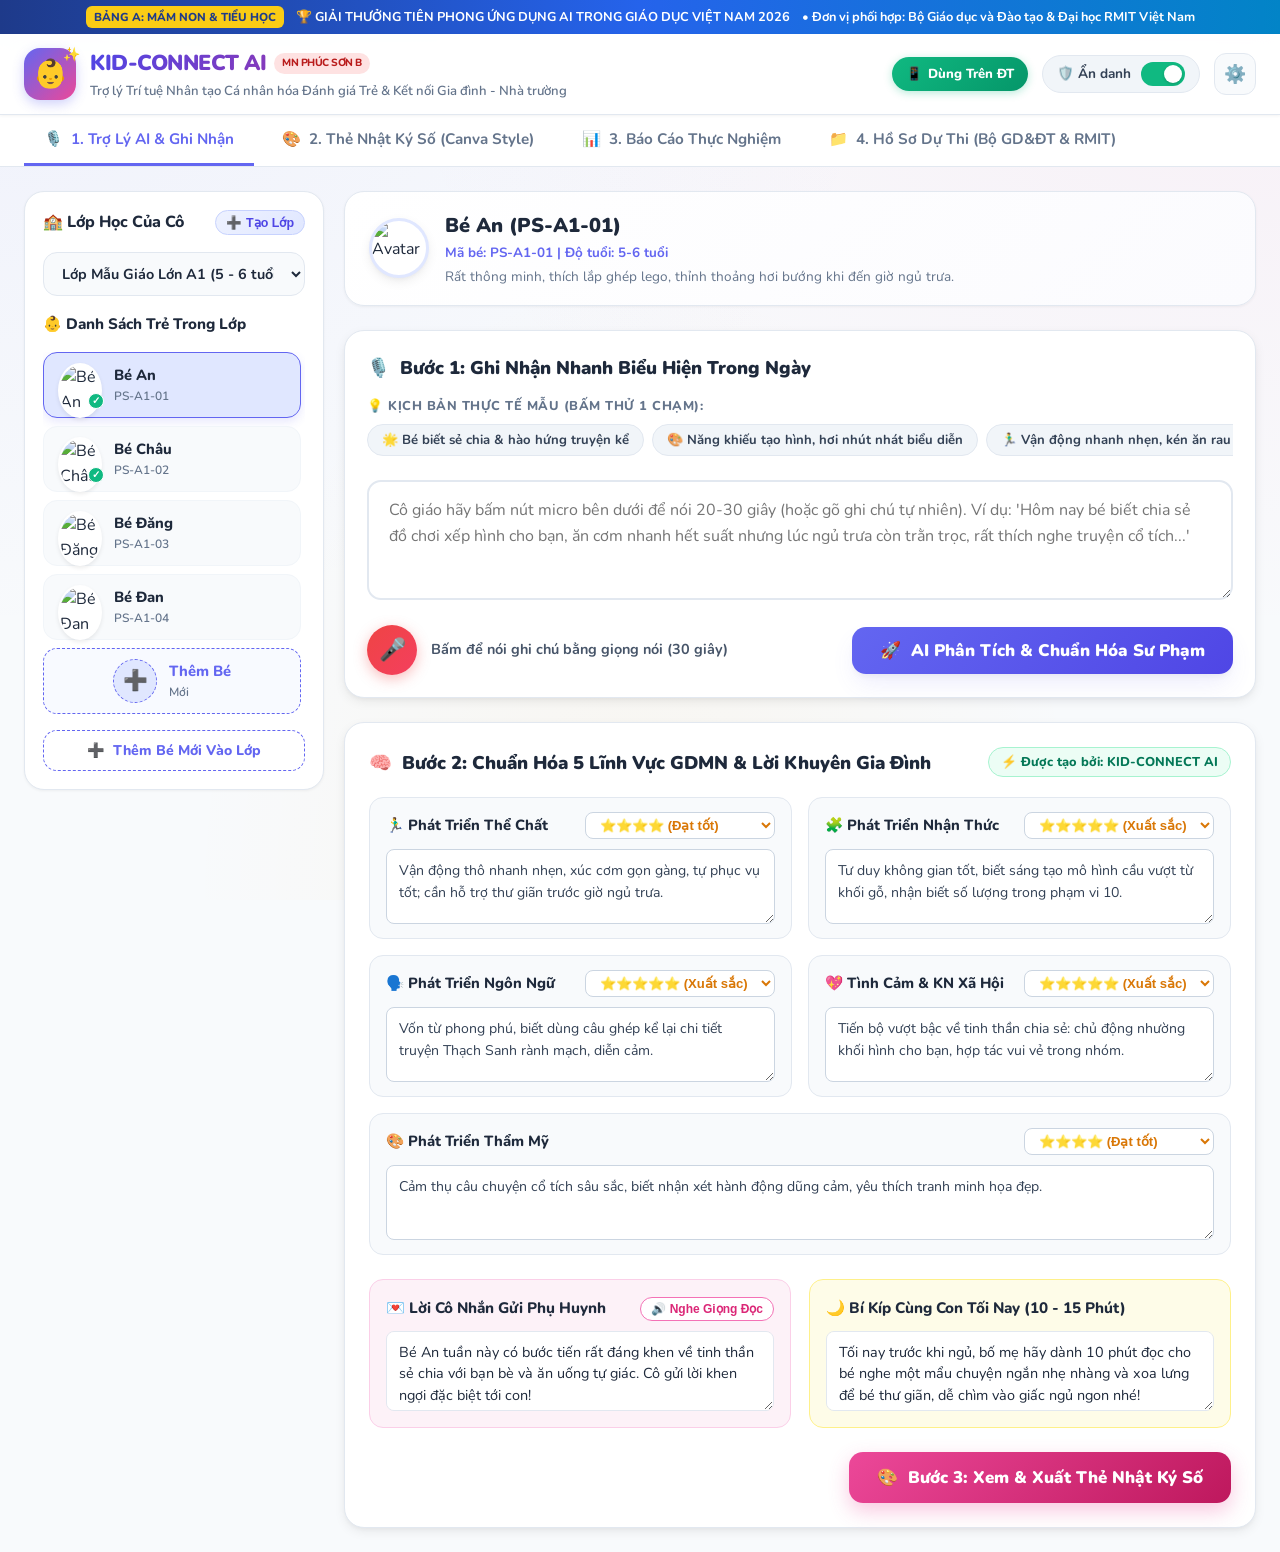
==== commit 6ad9359c: "fix responsive và thêm chức năng add lớp" ====
--- a/kid_connect_app/index.html
+++ b/kid_connect_app/index.html
@@ -4,7 +4,7 @@
   <meta charset="UTF-8">
   <meta name="viewport" content="width=device-width, initial-scale=1.0, maximum-scale=1.0, user-scalable=no, viewport-fit=cover">
   <title>KID-CONNECT AI | Trợ Lý Trí Tuệ Nhân Tạo Mầm Non - Trường MN Phúc Sơn B</title>
-  <link rel="stylesheet" href="css/style.css?v=2.6">
+  <link rel="stylesheet" href="css/style.css?v=2.8">
   <link rel="icon" href="data:image/svg+xml,<svg xmlns=%22http://www.w3.org/2000/svg%22 viewBox=%220 0 100 100%22><text y=%22.9em%22 font-size=%2290%22>🚀</text></svg>">
 </head>
 <body>
@@ -87,6 +87,9 @@
         <aside class="sidebar-panel">
           <div class="sidebar-title-row">
             <h3 class="sidebar-title">🏫 Lớp Học Của Cô</h3>
+            <button type="button" class="btn-sm-add-class" id="btn-open-class-modal" title="Tạo thêm lớp học mới">
+              <span>➕</span> Tạo Lớp
+            </button>
           </div>
           
           <select class="custom-select" id="select-class">
@@ -591,7 +594,58 @@
   </div>
 
   <!-- ==========================================
-       MODAL 2: THÊM HỌC SINH MỚI
+       MODAL 2: TẠO MỚI LỚP HỌC
+       ========================================== -->
+  <div class="modal-backdrop" id="class-modal">
+    <div class="modal-box">
+      <div class="modal-header">
+        <h3 class="modal-title">🏫 Tạo Mới Lớp Học Mầm Non</h3>
+        <button class="btn-close-modal" id="btn-close-class-modal">&times;</button>
+      </div>
+      <div class="modal-body">
+        <div class="form-group">
+          <label class="form-label">Tên lớp học: <span style="color: #ef4444;">*</span></label>
+          <input type="text" id="new-class-name" class="form-input" placeholder="Ví dụ: Lớp Mẫu Giáo Lớn A2 (5 - 6 tuổi)">
+          <span class="form-helper">Tên lớp học để phân loại và hiển thị trong danh sách lớp.</span>
+        </div>
+        
+        <div class="form-group">
+          <label class="form-label">Khối lớp / Nhóm độ tuổi phát triển: <span style="color: #ef4444;">*</span></label>
+          <select id="new-class-age" class="custom-select">
+            <option value="5-6 tuổi" selected>Mẫu Giáo Lớn (5 - 6 tuổi)</option>
+            <option value="4-5 tuổi">Mẫu Giáo Nhỡ (4 - 5 tuổi)</option>
+            <option value="3-4 tuổi">Mẫu Giáo Bé (3 - 4 tuổi)</option>
+            <option value="24-36 tháng">Nhà Trẻ Cơm (24 - 36 tháng)</option>
+            <option value="18-24 tháng">Nhà Trẻ Nhóm Nhỏ (18 - 24 tháng)</option>
+          </select>
+          <span class="form-helper">Giúp Trợ lý AI định hình đúng chuẩn tiêu chí 5 lĩnh vực theo độ tuổi của Bộ GD&ĐT.</span>
+        </div>
+
+        <div class="form-group">
+          <label class="form-label">Giáo viên phụ trách lớp: <span style="color: #ef4444;">*</span></label>
+          <input type="text" id="new-class-teacher" class="form-input" placeholder="Ví dụ: Cô Nguyễn Mai & Cô Lê Lan">
+        </div>
+
+        <div style="display: grid; grid-template-columns: 1.2fr 0.8fr; gap: 12px;">
+          <div class="form-group">
+            <label class="form-label">Phòng học / Vị trí:</label>
+            <input type="text" id="new-class-room" class="form-input" placeholder="Ví dụ: Phòng 203 - Tầng 2">
+          </div>
+          <div class="form-group">
+            <label class="form-label">Sĩ số dự kiến:</label>
+            <input type="number" id="new-class-total" class="form-input" placeholder="30" value="30" min="1" max="60">
+          </div>
+        </div>
+      </div>
+      <div class="modal-footer">
+        <button type="button" class="btn-modal-cancel" id="btn-cancel-class-modal">Đóng</button>
+        <button type="button" class="btn-modal-save" id="btn-save-new-class">💾 Lưu Lớp Mới</button>
+      </div>
+    </div>
+  </div>
+
+  <!-- ==========================================
+       MODAL 3: THÊM HỌC SINH MỚI
        ========================================== -->
   <div class="modal-backdrop" id="student-modal">
     <div class="modal-box">
@@ -620,7 +674,7 @@
   </div>
 
   <!-- ==========================================
-       MODAL 3: QUÉT MÃ QR DÙNG TRÊN ĐIỆN THOẠI
+       MODAL 4: QUÉT MÃ QR DÙNG TRÊN ĐIỆN THOẠI
        ========================================== -->
   <div class="modal-backdrop" id="qr-modal">
     <div class="modal-box" style="text-align: center;">
@@ -652,11 +706,11 @@
   <script src="https://cdnjs.cloudflare.com/ajax/libs/html2canvas/1.4.1/html2canvas.min.js"></script>
 
   <!-- MÃ NGUỒN ỨNG DỤNG -->
-  <script src="js/data.js?v=2.6"></script>
-  <script src="js/speech.js?v=2.6"></script>
-  <script src="js/ai_engine.js?v=2.6"></script>
-  <script src="js/card_generator.js?v=2.6"></script>
-  <script src="js/app.js?v=2.6"></script>
+  <script src="js/data.js?v=2.8"></script>
+  <script src="js/speech.js?v=2.8"></script>
+  <script src="js/ai_engine.js?v=2.8"></script>
+  <script src="js/card_generator.js?v=2.8"></script>
+  <script src="js/app.js?v=2.8"></script>
 
 </body>
 </html>
--- a/kid_connect_app/css/style.css
+++ b/kid_connect_app/css/style.css
@@ -126,9 +126,12 @@
   font-weight: 800;
   background: #fee2e2;
   color: #b91c1c;
+  -webkit-text-fill-color: #b91c1c;
   padding: 2px 8px;
   border-radius: 20px;
   vertical-align: middle;
+  white-space: nowrap;
+  display: inline-block;
 }
 
 .brand-sub {
@@ -319,11 +322,19 @@
 
 .assistant-grid-layout {
   display: grid;
-  grid-template-columns: 340px 1fr;
-  gap: 24px;
-}
-
-@media (max-width: 1024px) {
+  grid-template-columns: 300px minmax(0, 1fr);
+  gap: 20px;
+  align-items: start;
+}
+
+@media (max-width: 1120px) {
+  .assistant-grid-layout {
+    grid-template-columns: 270px minmax(0, 1fr);
+    gap: 16px;
+  }
+}
+
+@media (max-width: 900px) {
   .assistant-grid-layout {
     grid-template-columns: 1fr;
   }
@@ -334,27 +345,55 @@
   background: var(--bg-card);
   border-radius: var(--radius-lg);
   border: 1px solid var(--border-color);
-  padding: 20px;
+  padding: 18px;
   box-shadow: var(--shadow-sm);
   display: flex;
   flex-direction: column;
-  gap: 18px;
+  gap: 16px;
   height: fit-content;
+  box-sizing: border-box;
 }
 
 .sidebar-title-row {
   display: flex;
   align-items: center;
   justify-content: space-between;
+  gap: 8px;
 }
 
 .sidebar-title {
-  font-size: 1.05rem;
+  font-size: 1rem;
   font-weight: 800;
   color: #1e293b;
   display: flex;
   align-items: center;
-  gap: 8px;
+  gap: 6px;
+  white-space: nowrap;
+}
+
+.btn-sm-add-class {
+  background: linear-gradient(135deg, #eef2ff, #e0e7ff);
+  border: 1px solid #c7d2fe;
+  color: #4f46e5;
+  font-size: 0.78rem;
+  font-weight: 800;
+  padding: 4px 10px;
+  border-radius: 20px;
+  cursor: pointer;
+  display: inline-flex;
+  align-items: center;
+  gap: 4px;
+  white-space: nowrap;
+  flex-shrink: 0;
+  transition: var(--transition);
+}
+
+.btn-sm-add-class:hover {
+  background: var(--primary);
+  color: #ffffff;
+  border-color: var(--primary);
+  transform: translateY(-1px);
+  box-shadow: 0 4px 10px rgba(99, 102, 241, 0.25);
 }
 
 .custom-select {
@@ -513,52 +552,63 @@
   display: flex;
   flex-direction: column;
   gap: 24px;
+  min-width: 0;
+  width: 100%;
 }
 
 .current-kid-card {
   background: linear-gradient(135deg, #ffffff, #fbfbfe);
   border-radius: var(--radius-lg);
   border: 1px solid var(--border-color);
-  padding: 20px 24px;
+  padding: 18px 24px;
   display: flex;
   align-items: center;
   justify-content: space-between;
   box-shadow: var(--shadow-sm);
-  gap: 20px;
+  gap: 16px;
+  min-width: 0;
+  box-sizing: border-box;
 }
 
 .kid-profile-left {
   display: flex;
   align-items: center;
-  gap: 18px;
+  gap: 16px;
+  min-width: 0;
 }
 
 .kid-big-avatar {
-  width: 64px;
-  height: 64px;
+  width: 60px;
+  height: 60px;
   border-radius: 50%;
   border: 3px solid var(--primary-light);
   background: #fff;
   box-shadow: var(--shadow-md);
+  flex-shrink: 0;
 }
 
 .kid-main-name {
-  font-size: 1.3rem;
+  font-size: 1.25rem;
   font-weight: 900;
   color: #1e293b;
+  white-space: nowrap;
+  overflow: hidden;
+  text-overflow: ellipsis;
 }
 
 .kid-meta-sub {
   font-size: 0.84rem;
   font-weight: 700;
   color: var(--primary);
+  display: block;
 }
 
 .kid-notes-preview {
   font-size: 0.85rem;
   color: var(--text-muted);
   margin-top: 4px;
-  max-width: 500px;
+  max-width: 550px;
+  line-height: 1.4;
 }
 
 /* Input Section: Voice & Text */
@@ -566,9 +616,11 @@
   background: var(--bg-card);
   border-radius: var(--radius-lg);
   border: 1px solid var(--border-color);
-  padding: 24px;
+  padding: 22px;
   box-shadow: var(--shadow-md);
   position: relative;
+  min-width: 0;
+  box-sizing: border-box;
 }
 
 .card-title-row {
@@ -589,6 +641,7 @@
 
 .preset-samples-wrap {
   margin-bottom: 16px;
+  min-width: 0;
 }
 
 .preset-label {
@@ -604,7 +657,24 @@
   display: flex;
   gap: 8px;
   overflow-x: auto;
-  padding-bottom: 6px;
+  padding-bottom: 8px;
+  scrollbar-width: thin;
+  scrollbar-color: #cbd5e1 transparent;
+  max-width: 100%;
+  -webkit-overflow-scrolling: touch;
+}
+
+.preset-chips-scroll::-webkit-scrollbar {
+  height: 5px;
+}
+
+.preset-chips-scroll::-webkit-scrollbar-track {
+  background: transparent;
+}
+
+.preset-chips-scroll::-webkit-scrollbar-thumb {
+  background-color: #cbd5e1;
+  border-radius: 10px;
 }
 
 .preset-chip-btn {
@@ -823,28 +893,42 @@
   border: 1px solid #a7f3d0;
 }
 
-/* 5 Domains Grid */
+/* 5 Domains Grid: 2 columns on desktop/laptop/tablet, 1 column on mobile */
 .domains-result-grid {
   display: grid;
-  grid-template-columns: repeat(auto-fit, minmax(280px, 1fr));
+  grid-template-columns: repeat(2, minmax(0, 1fr));
   gap: 16px;
   margin-bottom: 24px;
+}
+
+@media (max-width: 850px) {
+  .domains-result-grid {
+    grid-template-columns: 1fr;
+    gap: 12px;
+  }
+  .domain-field-card[style*="span 2"] {
+    grid-column: span 1 !important;
+  }
 }
 
 .domain-field-card {
   background: #f8fafc;
   border: 1px solid #e2e8f0;
   border-radius: var(--radius-md);
-  padding: 14px;
+  padding: 14px 16px;
   display: flex;
   flex-direction: column;
-  gap: 8px;
+  gap: 10px;
+  min-width: 0;
+  box-sizing: border-box;
 }
 
 .domain-field-header {
   display: flex;
   align-items: center;
   justify-content: space-between;
+  gap: 10px;
+  flex-wrap: wrap;
 }
 
 .field-label {
@@ -854,21 +938,31 @@
   display: flex;
   align-items: center;
   gap: 6px;
+  white-space: nowrap;
 }
 
 .rating-select {
-  padding: 2px 8px;
+  padding: 4px 10px;
   border-radius: 8px;
   border: 1px solid #cbd5e1;
   font-size: 0.82rem;
   font-weight: 700;
   background: #fff;
-  color: #f59e0b;
+  color: #d97706;
+  white-space: nowrap;
+  flex-shrink: 0;
+  outline: none;
+  cursor: pointer;
+  transition: var(--transition);
+}
+
+.rating-select:focus {
+  border-color: var(--primary);
 }
 
 .domain-textarea {
   width: 100%;
-  min-height: 70px;
+  min-height: 75px;
   padding: 10px 12px;
   border-radius: 8px;
   border: 1px solid #cbd5e1;
@@ -878,19 +972,21 @@
   color: #334155;
   resize: vertical;
   background: #fff;
+  box-sizing: border-box;
 }
 
 /* Callout Highlights */
 .callouts-row {
   display: grid;
-  grid-template-columns: 1fr 1fr;
+  grid-template-columns: repeat(2, minmax(0, 1fr));
   gap: 18px;
   margin-bottom: 24px;
 }
 
-@media (max-width: 768px) {
+@media (max-width: 850px) {
   .callouts-row {
     grid-template-columns: 1fr;
+    gap: 14px;
   }
 }
 
@@ -968,6 +1064,16 @@
   gap: 14px;
 }
 
+@media (max-width: 600px) {
+  .result-actions-footer {
+    justify-content: stretch;
+  }
+  .btn-view-card-cta {
+    width: 100%;
+    justify-content: center;
+  }
+}
+
 .btn-view-card-cta {
   background: linear-gradient(135deg, #ec4899, #be185d);
   color: #fff;
@@ -996,13 +1102,14 @@
 
 .card-generator-layout {
   display: grid;
-  grid-template-columns: 320px 1fr;
-  gap: 30px;
+  grid-template-columns: 300px minmax(0, 1fr);
+  gap: 24px;
 }
 
 @media (max-width: 992px) {
   .card-generator-layout {
     grid-template-columns: 1fr;
+    gap: 18px;
   }
 }
 
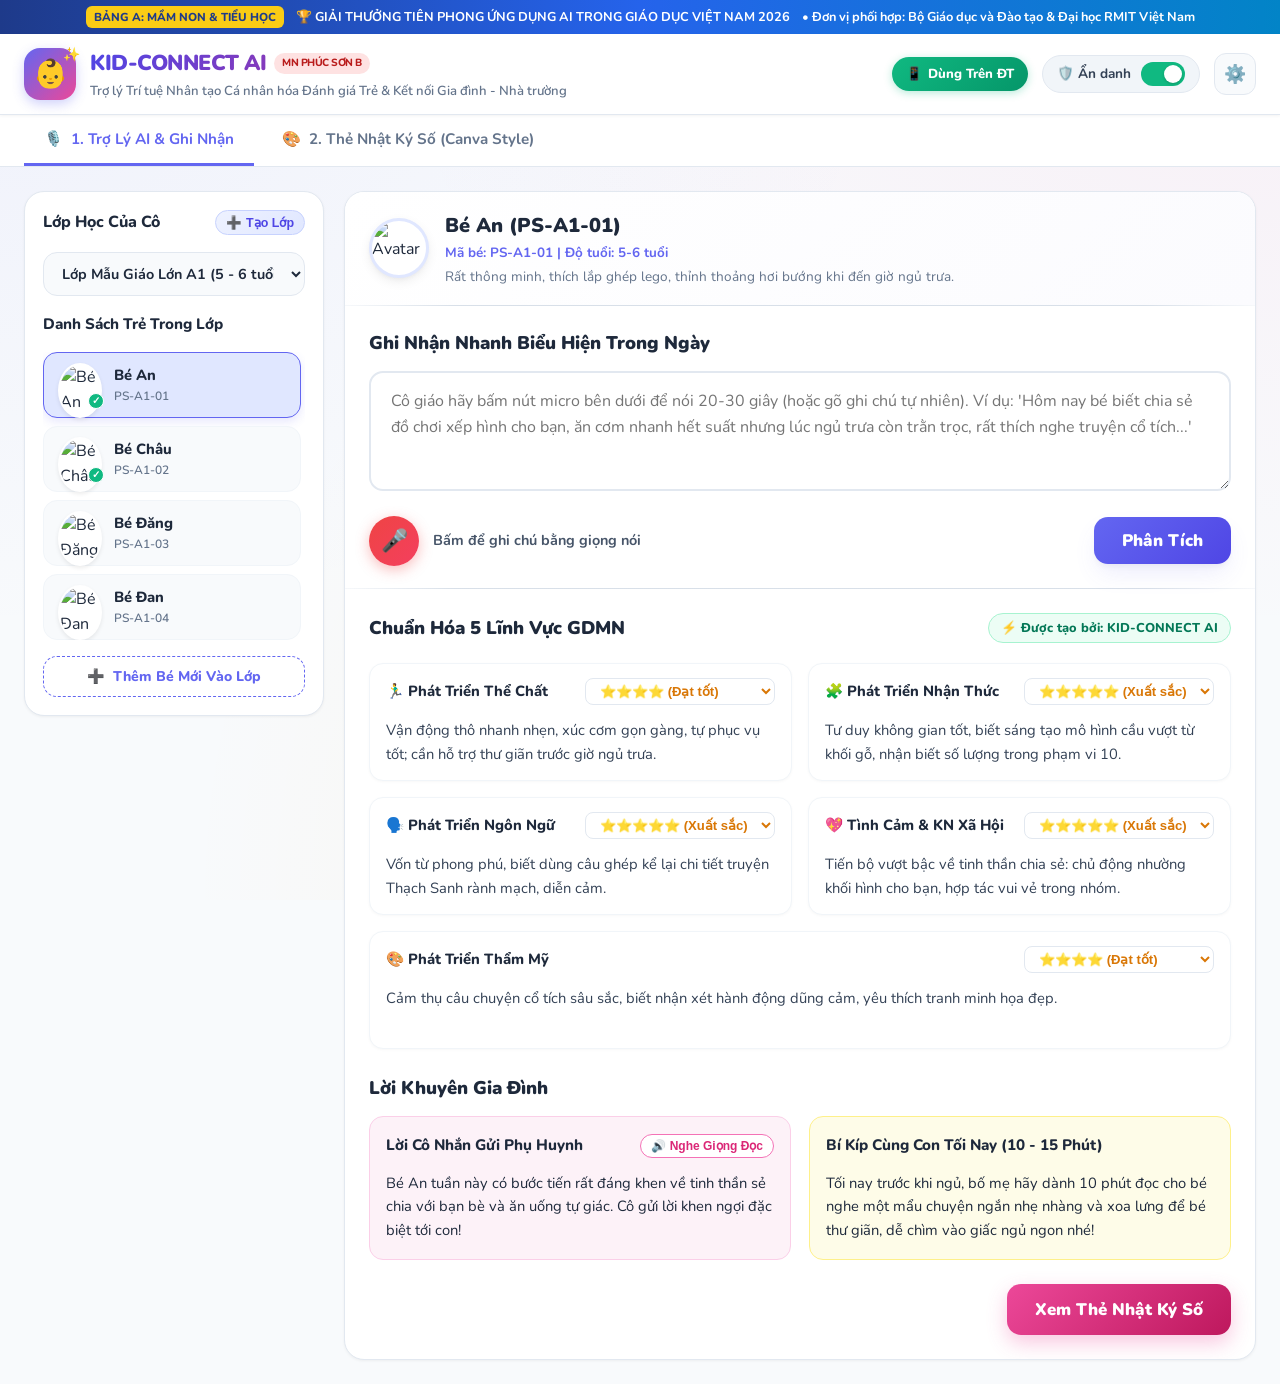
==== commit 419f8a3f: "feat: deploy online link and update QR code for mobile" ====
--- a/kid_connect_app/index.html
+++ b/kid_connect_app/index.html
@@ -65,12 +65,6 @@
       <button class="nav-tab-btn" data-tab="tab-card-preview">
         <span>🎨</span> 2. Thẻ Nhật Ký Số (Canva Style)
       </button>
-      <button class="nav-tab-btn" data-tab="tab-impact-analytics">
-        <span>📊</span> 3. Báo Cáo Thực Nghiệm
-      </button>
-      <button class="nav-tab-btn" data-tab="tab-competition-dossier">
-        <span>📁</span> 4. Hồ Sơ Dự Thi (Bộ GD&ĐT & RMIT)
-      </button>
     </div>
   </nav>
 
@@ -86,7 +80,7 @@
         <!-- CỘT TRÁI: DANH SÁCH LỚP & HỌC SINH -->
         <aside class="sidebar-panel">
           <div class="sidebar-title-row">
-            <h3 class="sidebar-title">🏫 Lớp Học Của Cô</h3>
+            <h3 class="sidebar-title">Lớp Học Của Cô</h3>
             <button type="button" class="btn-sm-add-class" id="btn-open-class-modal" title="Tạo thêm lớp học mới">
               <span>➕</span> Tạo Lớp
             </button>
@@ -97,7 +91,7 @@
           </select>
 
           <div class="sidebar-title-row">
-            <h4 class="sidebar-title" style="font-size: 0.95rem;">👶 Danh Sách Trẻ Trong Lớp</h4>
+            <h4 class="sidebar-title" style="font-size: 0.95rem;">Danh Sách Trẻ Trong Lớp</h4>
           </div>
 
           <div class="student-list-container" id="student-cards-grid">
@@ -109,180 +103,188 @@
           </button>
         </aside>
 
-        <!-- CỘT PHẢI: KHÔNG GIAN LÀM VIỆC CỦA TRỢ LÝ AI -->
+        <!-- CỘT PHẢI: KHÔNG GIAN LÀM VIỆC CỦA TRỢ LÝ AI (GỘP THÀNH 1 KHỐI THỐNG NHẤT) -->
         <div class="assistant-workspace">
           
-          <!-- THẺ PROFILE BÉ ĐANG CHỌN -->
-          <div class="current-kid-card">
-            <div class="kid-profile-left">
-              <img id="current-student-avatar" src="" alt="Avatar" class="kid-big-avatar">
-              <div class="kid-meta-col">
-                <h2 class="kid-main-name" id="current-student-name">Bé An</h2>
-                <span class="kid-meta-sub" id="current-student-code">Mã: PSB-01 | Khối: 5-6 tuổi</span>
-                <p class="kid-notes-preview" id="current-student-notes">Đặc điểm nổi bật...</p>
+          <div class="assistant-unified-card">
+            <!-- PHẦN 1: THẺ PROFILE BÉ ĐANG CHỌN -->
+            <div class="current-kid-card">
+              <div class="kid-profile-left">
+                <img id="current-student-avatar" src="" alt="Avatar" class="kid-big-avatar">
+                <div class="kid-meta-col">
+                  <h2 class="kid-main-name" id="current-student-name">Bé An</h2>
+                  <span class="kid-meta-sub" id="current-student-code">Mã: PSB-01 | Khối: 5-6 tuổi</span>
+                  <p class="kid-notes-preview" id="current-student-notes">Đặc điểm nổi bật...</p>
+                </div>
               </div>
             </div>
-          </div>
-
-          <!-- KHỐI NHẬP LIỆU GIỌNG NÓI & GHI CHÚ THÔ -->
-          <div class="observation-input-card">
-            <div class="card-title-row">
-              <h3 class="section-title">
-                <span>🎙️</span> Bước 1: Ghi Nhận Nhanh Biểu Hiện Trong Ngày
-              </h3>
+
+            <!-- DIVIDER MẢNH MỜ GIỮA PROFILE VÀ KHỐI NHẬP LIỆU -->
+            <div class="workspace-divider"></div>
+
+            <!-- PHẦN 2: KHỐI NHẬP LIỆU GIỌNG NÓI & GHI CHÚ THÔ -->
+            <div class="observation-input-card">
+              <div class="card-title-row">
+                <h3 class="section-title">
+                  Ghi Nhận Nhanh Biểu Hiện Trong Ngày
+                </h3>
+              </div>
+
+
+
+              <!-- Ô nhập liệu văn bản / giọng nói -->
+              <div class="voice-input-wrapper">
+                <textarea 
+                  id="raw-observation-input" 
+                  class="voice-textarea" 
+                  placeholder="Cô giáo hãy bấm nút micro bên dưới để nói 20-30 giây (hoặc gõ ghi chú tự nhiên). Ví dụ: 'Hôm nay bé biết chia sẻ đồ chơi xếp hình cho bạn, ăn cơm nhanh hết suất nhưng lúc ngủ trưa còn trằn trọc, rất thích nghe truyện cổ tích...'"></textarea>
+              </div>
+
+              <!-- Thanh điều khiển Micro & Chạy AI -->
+              <div class="voice-actions-bar">
+                <div class="mic-btn-wrap">
+                  <button type="button" class="btn-mic-pulse" id="btn-voice-mic" title="Bật/Tắt Micro ghi âm tiếng Việt">
+                    🎤
+                  </button>
+                  <div class="mic-info-col">
+                    <span class="mic-status-label" id="mic-status-text">Bấm để ghi chú bằng giọng nói</span>
+                    <div class="voice-wave-container" id="voice-wave-animation">
+                      <span class="wave-bar"></span>
+                      <span class="wave-bar"></span>
+                      <span class="wave-bar"></span>
+                      <span class="wave-bar"></span>
+                    </div>
+                  </div>
+                </div>
+
+                <button type="button" class="btn-run-ai-action" id="btn-run-ai">
+                  Phân Tích
+                </button>
+              </div>
+
+              <!-- Trạng thái xử lý -->
+              <div class="ai-processing-status" id="ai-processing-status">
+                <div class="spinner"></div>
+                <span>Trợ lý KID-CONNECT AI đang đối chiếu chuẩn 5 lĩnh vực GDMN và soạn lời khuyên gia đình...</span>
+              </div>
             </div>
 
-            <!-- Gợi ý kịch bản mẫu mầm non -->
-            <div class="preset-samples-wrap">
-              <div class="preset-label">💡 Kịch bản thực tế mẫu (Bấm thử 1 chạm):</div>
-              <div class="preset-chips-scroll" id="preset-chips-wrap">
-                <!-- Data.js render -->
-              </div>
+            <!-- DIVIDER MẢNH MỜ GIỮA KHỐI NHẬP LIỆU VÀ KHỐI KẾT QUẢ AI -->
+            <div class="workspace-divider"></div>
+
+            <!-- PHẦN 3: KHỐI KẾT QUẢ SƯ PHẠM (HUMAN-IN-THE-LOOP CHO PHÉP CÔ CHỈNH SỬA) -->
+            <div class="ai-result-panel" id="ai-result-panel">
+              <div class="ai-result-header">
+                <h3 class="section-title">
+                  Chuẩn Hóa 5 Lĩnh Vực GDMN
+                </h3>
+                <span class="engine-badge" id="ai-engine-used-badge">⚡ Sẵn sàng phân tích</span>
+              </div>
+
+              <!-- 5 Lĩnh vực phát triển GDMN của Bộ GD&ĐT (GIỮ NGUYÊN ICON CHO 5 LĨNH VỰC) -->
+              <div class="domains-result-grid">
+                
+                <!-- 1. Thể chất -->
+                <div class="domain-field-card">
+                  <div class="domain-field-header">
+                    <span class="field-label">🏃‍♂️ Phát Triển Thể Chất</span>
+                    <select class="rating-select" id="rating-the-chat">
+                      <option value="5">⭐⭐⭐⭐⭐ (Xuất sắc)</option>
+                      <option value="4" selected>⭐⭐⭐⭐ (Đạt tốt)</option>
+                      <option value="3">⭐⭐⭐ (Cần cố gắng)</option>
+                    </select>
+                  </div>
+                  <textarea id="res-the-chat" class="domain-textarea" placeholder="Nhận xét vận động, dinh dưỡng, giấc ngủ..."></textarea>
+                </div>
+
+                <!-- 2. Nhận thức -->
+                <div class="domain-field-card">
+                  <div class="domain-field-header">
+                    <span class="field-label">🧩 Phát Triển Nhận Thức</span>
+                    <select class="rating-select" id="rating-nhan-thuc">
+                      <option value="5" selected>⭐⭐⭐⭐⭐ (Xuất sắc)</option>
+                      <option value="4">⭐⭐⭐⭐ (Đạt tốt)</option>
+                      <option value="3">⭐⭐⭐ (Cần cố gắng)</option>
+                    </select>
+                  </div>
+                  <textarea id="res-nhan-thuc" class="domain-textarea" placeholder="Nhận xét khám phá, toán, tư duy..."></textarea>
+                </div>
+
+                <!-- 3. Ngôn ngữ -->
+                <div class="domain-field-card">
+                  <div class="domain-field-header">
+                    <span class="field-label">🗣️ Phát Triển Ngôn Ngữ</span>
+                    <select class="rating-select" id="rating-ngon-ngu">
+                      <option value="5" selected>⭐⭐⭐⭐⭐ (Xuất sắc)</option>
+                      <option value="4">⭐⭐⭐⭐ (Đạt tốt)</option>
+                      <option value="3">⭐⭐⭐ (Cần cố gắng)</option>
+                    </select>
+                  </div>
+                  <textarea id="res-ngon-ngu" class="domain-textarea" placeholder="Nhận xét vốn từ, diễn đạt, giao tiếp..."></textarea>
+                </div>
+
+                <!-- 4. Tình cảm & KNXH -->
+                <div class="domain-field-card">
+                  <div class="domain-field-header">
+                    <span class="field-label">💖 Tình Cảm & KN Xã Hội</span>
+                    <select class="rating-select" id="rating-tinh-cam">
+                      <option value="5" selected>⭐⭐⭐⭐⭐ (Xuất sắc)</option>
+                      <option value="4">⭐⭐⭐⭐ (Đạt tốt)</option>
+                      <option value="3">⭐⭐⭐ (Cần cố gắng)</option>
+                    </select>
+                  </div>
+                  <textarea id="res-tinh-cam" class="domain-textarea" placeholder="Nhận xét chia sẻ, tự phục vụ, hợp tác..."></textarea>
+                </div>
+
+                <!-- 5. Thẩm mỹ -->
+                <div class="domain-field-card" style="grid-column: span 2;">
+                  <div class="domain-field-header">
+                    <span class="field-label">🎨 Phát Triển Thẩm Mỹ</span>
+                    <select class="rating-select" id="rating-tham-my">
+                      <option value="5">⭐⭐⭐⭐⭐ (Xuất sắc)</option>
+                      <option value="4" selected>⭐⭐⭐⭐ (Đạt tốt)</option>
+                      <option value="3">⭐⭐⭐ (Cần cố gắng)</option>
+                    </select>
+                  </div>
+                  <textarea id="res-tham-my" class="domain-textarea" placeholder="Nhận xét âm nhạc, tạo hình, cảm thụ nghệ thuật..."></textarea>
+                </div>
+
+              </div>
+
+              <!-- Khối Lời Khuyên Gia Đình (Lời Nhắn Phụ Huynh & Home Connection Tip) -->
+              <div class="family-advice-header">
+                <h3 class="section-title">
+                  Lời Khuyên Gia Đình
+                </h3>
+              </div>
+
+              <div class="callouts-row">
+                <div class="callout-box callout-parent-msg">
+                  <div class="callout-header">
+                    <span class="callout-title">Lời Cô Nhắn Gửi Phụ Huynh</span>
+                    <button type="button" class="btn-tts-speak" id="btn-speak-message" title="Nghe cô đọc nhận xét">
+                      🔊 Nghe Giọng Đọc
+                    </button>
+                  </div>
+                  <textarea id="res-parent-message" class="callout-textarea" placeholder="Lời khích lệ ấm áp từ cô giáo..."></textarea>
+                </div>
+
+                <div class="callout-box callout-home-tip">
+                  <div class="callout-header">
+                    <span class="callout-title">Bí Kíp Cùng Con Tối Nay (10 - 15 Phút)</span>
+                  </div>
+                  <textarea id="res-home-tip" class="callout-textarea" placeholder="Hoạt động/trò chơi tương tác giữa cha mẹ và con tại nhà..."></textarea>
+                </div>
+              </div>
+
+              <!-- Footer Hành Động -->
+              <div class="result-actions-footer">
+                <button type="button" class="btn-view-card-cta" id="btn-view-card">
+                  Xem Thẻ Nhật Ký Số
+                </button>
+              </div>
+
             </div>
-
-            <!-- Ô nhập liệu văn bản / giọng nói -->
-            <div class="voice-input-wrapper">
-              <textarea 
-                id="raw-observation-input" 
-                class="voice-textarea" 
-                placeholder="Cô giáo hãy bấm nút micro bên dưới để nói 20-30 giây (hoặc gõ ghi chú tự nhiên). Ví dụ: 'Hôm nay bé biết chia sẻ đồ chơi xếp hình cho bạn, ăn cơm nhanh hết suất nhưng lúc ngủ trưa còn trằn trọc, rất thích nghe truyện cổ tích...'"></textarea>
-            </div>
-
-            <!-- Thanh điều khiển Micro & Chạy AI -->
-            <div class="voice-actions-bar">
-              <div class="mic-btn-wrap">
-                <button type="button" class="btn-mic-pulse" id="btn-voice-mic" title="Bật/Tắt Micro ghi âm tiếng Việt">
-                  🎤
-                </button>
-                <div class="mic-info-col">
-                  <span class="mic-status-label" id="mic-status-text">Bấm để nói ghi chú bằng giọng nói (30 giây)</span>
-                  <div class="voice-wave-container" id="voice-wave-animation">
-                    <span class="wave-bar"></span>
-                    <span class="wave-bar"></span>
-                    <span class="wave-bar"></span>
-                    <span class="wave-bar"></span>
-                  </div>
-                </div>
-              </div>
-
-              <button type="button" class="btn-run-ai-action" id="btn-run-ai">
-                <span>🚀</span> AI Phân Tích & Chuẩn Hóa Sư Phạm
-              </button>
-            </div>
-
-            <!-- Trạng thái xử lý -->
-            <div class="ai-processing-status" id="ai-processing-status">
-              <div class="spinner"></div>
-              <span>Trợ lý KID-CONNECT AI đang đối chiếu chuẩn 5 lĩnh vực GDMN và soạn lời khuyên gia đình...</span>
-            </div>
-          </div>
-
-          <!-- KHỐI KẾT QUẢ SƯ PHẠM (HUMAN-IN-THE-LOOP CHO PHÉP CÔ CHỈNH SỬA) -->
-          <div class="ai-result-panel" id="ai-result-panel">
-            <div class="ai-result-header">
-              <h3 class="section-title">
-                <span>🧠</span> Bước 2: Chuẩn Hóa 5 Lĩnh Vực GDMN & Lời Khuyên Gia Đình
-              </h3>
-              <span class="engine-badge" id="ai-engine-used-badge">⚡ Sẵn sàng phân tích</span>
-            </div>
-
-            <!-- 5 Lĩnh vực phát triển GDMN của Bộ GD&ĐT -->
-            <div class="domains-result-grid">
-              
-              <!-- 1. Thể chất -->
-              <div class="domain-field-card">
-                <div class="domain-field-header">
-                  <span class="field-label">🏃‍♂️ Phát Triển Thể Chất</span>
-                  <select class="rating-select" id="rating-the-chat">
-                    <option value="5">⭐⭐⭐⭐⭐ (Xuất sắc)</option>
-                    <option value="4" selected>⭐⭐⭐⭐ (Đạt tốt)</option>
-                    <option value="3">⭐⭐⭐ (Cần cố gắng)</option>
-                  </select>
-                </div>
-                <textarea id="res-the-chat" class="domain-textarea" placeholder="Nhận xét vận động, dinh dưỡng, giấc ngủ..."></textarea>
-              </div>
-
-              <!-- 2. Nhận thức -->
-              <div class="domain-field-card">
-                <div class="domain-field-header">
-                  <span class="field-label">🧩 Phát Triển Nhận Thức</span>
-                  <select class="rating-select" id="rating-nhan-thuc">
-                    <option value="5" selected>⭐⭐⭐⭐⭐ (Xuất sắc)</option>
-                    <option value="4">⭐⭐⭐⭐ (Đạt tốt)</option>
-                    <option value="3">⭐⭐⭐ (Cần cố gắng)</option>
-                  </select>
-                </div>
-                <textarea id="res-nhan-thuc" class="domain-textarea" placeholder="Nhận xét khám phá, toán, tư duy..."></textarea>
-              </div>
-
-              <!-- 3. Ngôn ngữ -->
-              <div class="domain-field-card">
-                <div class="domain-field-header">
-                  <span class="field-label">🗣️ Phát Triển Ngôn Ngữ</span>
-                  <select class="rating-select" id="rating-ngon-ngu">
-                    <option value="5" selected>⭐⭐⭐⭐⭐ (Xuất sắc)</option>
-                    <option value="4">⭐⭐⭐⭐ (Đạt tốt)</option>
-                    <option value="3">⭐⭐⭐ (Cần cố gắng)</option>
-                  </select>
-                </div>
-                <textarea id="res-ngon-ngu" class="domain-textarea" placeholder="Nhận xét vốn từ, diễn đạt, giao tiếp..."></textarea>
-              </div>
-
-              <!-- 4. Tình cảm & KNXH -->
-              <div class="domain-field-card">
-                <div class="domain-field-header">
-                  <span class="field-label">💖 Tình Cảm & KN Xã Hội</span>
-                  <select class="rating-select" id="rating-tinh-cam">
-                    <option value="5" selected>⭐⭐⭐⭐⭐ (Xuất sắc)</option>
-                    <option value="4">⭐⭐⭐⭐ (Đạt tốt)</option>
-                    <option value="3">⭐⭐⭐ (Cần cố gắng)</option>
-                  </select>
-                </div>
-                <textarea id="res-tinh-cam" class="domain-textarea" placeholder="Nhận xét chia sẻ, tự phục vụ, hợp tác..."></textarea>
-              </div>
-
-              <!-- 5. Thẩm mỹ -->
-              <div class="domain-field-card" style="grid-column: span 2;">
-                <div class="domain-field-header">
-                  <span class="field-label">🎨 Phát Triển Thẩm Mỹ</span>
-                  <select class="rating-select" id="rating-tham-my">
-                    <option value="5">⭐⭐⭐⭐⭐ (Xuất sắc)</option>
-                    <option value="4" selected>⭐⭐⭐⭐ (Đạt tốt)</option>
-                    <option value="3">⭐⭐⭐ (Cần cố gắng)</option>
-                  </select>
-                </div>
-                <textarea id="res-tham-my" class="domain-textarea" placeholder="Nhận xét âm nhạc, tạo hình, cảm thụ nghệ thuật..."></textarea>
-              </div>
-
-            </div>
-
-            <!-- Khối Lời Nhắn Phụ Huynh & Home Connection Tip -->
-            <div class="callouts-row">
-              <div class="callout-box callout-parent-msg">
-                <div class="callout-header">
-                  <span class="callout-title">💌 Lời Cô Nhắn Gửi Phụ Huynh</span>
-                  <button type="button" class="btn-tts-speak" id="btn-speak-message" title="Nghe cô đọc nhận xét">
-                    🔊 Nghe Giọng Đọc
-                  </button>
-                </div>
-                <textarea id="res-parent-message" class="callout-textarea" placeholder="Lời khích lệ ấm áp từ cô giáo..."></textarea>
-              </div>
-
-              <div class="callout-box callout-home-tip">
-                <div class="callout-header">
-                  <span class="callout-title">🌙 Bí Kíp Cùng Con Tối Nay (10 - 15 Phút)</span>
-                </div>
-                <textarea id="res-home-tip" class="callout-textarea" placeholder="Hoạt động/trò chơi tương tác giữa cha mẹ và con tại nhà..."></textarea>
-              </div>
-            </div>
-
-            <!-- Footer Hành Động -->
-            <div class="result-actions-footer">
-              <button type="button" class="btn-view-card-cta" id="btn-view-card">
-                <span>🎨</span> Bước 3: Xem & Xuất Thẻ Nhật Ký Số
-              </button>
-            </div>
-
           </div>
 
         </div>
@@ -299,7 +301,7 @@
         <!-- BẢNG ĐIỀU KHIỂN & CHỌN MẪU THIẾT KẾ -->
         <div class="card-controls-panel">
           <h3 class="section-title" style="font-size: 1.05rem;">
-            <span>🎨</span> Mẫu Thẻ Canva
+            Mẫu Thẻ Canva
           </h3>
 
           <div class="theme-options-grid">
@@ -320,7 +322,7 @@
           <hr style="border: none; border-top: 1px solid var(--border-color);">
 
           <h3 class="section-title" style="font-size: 1.05rem;">
-            <span>📤</span> Xuất Bản & Gửi Phụ Huynh
+            Xuất Bản & Gửi Phụ Huynh
           </h3>
 
           <div class="export-actions-list">
@@ -345,209 +347,6 @@
           <div id="growth-card-preview" class="growth-card theme-rainbow">
             <!-- Render từ card_generator.js -->
           </div>
-        </div>
-
-      </div>
-    </section>
-
-    <!-- ==========================================
-         TAB 3: BÁO CÁO THỰC NGHIỆM & TÁC ĐỘNG
-         ========================================== -->
-    <section class="tab-content-panel" id="tab-impact-analytics">
-      
-      <!-- CÁC CHỈ SỐ NỔI BẬT THEO ĐỀ ÁN -->
-      <div class="metrics-hero-grid">
-        <div class="metric-card-box">
-          <div class="metric-icon-bubble metric-time">⏱️</div>
-          <div class="metric-info-col">
-            <div class="metric-big-number">-83.3%</div>
-            <div class="metric-label-text">Thời gian làm sổ sách</div>
-            <span class="metric-sub-badge">Từ 12h/tuần xuống 2h/tuần</span>
-          </div>
-        </div>
-
-        <div class="metric-card-box">
-          <div class="metric-icon-bubble metric-connect">📈</div>
-          <div class="metric-info-col">
-            <div class="metric-big-number">94.7%</div>
-            <div class="metric-label-text">Tương tác phụ huynh</div>
-            <span class="metric-sub-badge">Tăng từ mức 38.5% trước đây</span>
-          </div>
-        </div>
-
-        <div class="metric-card-box">
-          <div class="metric-icon-bubble metric-home">🏡</div>
-          <div class="metric-info-col">
-            <div class="metric-big-number">86.3%</div>
-            <div class="metric-label-text">Gia đình cùng chơi với con</div>
-            <span class="metric-sub-badge">Theo Home Connection Tip</span>
-          </div>
-        </div>
-
-        <div class="metric-card-box">
-          <div class="metric-icon-bubble metric-star">⭐</div>
-          <div class="metric-info-col">
-            <div class="metric-big-number">4.85 / 5</div>
-            <div class="metric-label-text">Chỉ số hài lòng</div>
-            <span class="metric-sub-badge">Đánh giá thực nghiệm tại trường</span>
-          </div>
-        </div>
-      </div>
-
-      <!-- BẢNG ĐỐI CHỨNG BEFORE VS AFTER -->
-      <div class="comparison-section-card">
-        <h3 class="section-title">
-          <span>⚖️</span> Ma Trận Đối Chứng: Giải Pháp Truyền Thống vs KID-CONNECT AI
-        </h3>
-        
-        <div class="table-responsive">
-          <table class="comparison-table">
-            <thead>
-              <tr>
-                <th>Tiêu chí đánh giá</th>
-                <th>Phương pháp truyền thống</th>
-                <th>Giải pháp KID-CONNECT AI</th>
-              </tr>
-            </thead>
-            <tbody>
-              <tr>
-                <td><strong>Thời gian nhập liệu</strong></td>
-                <td>Ghi sổ tay thủ công mất 8 - 12 giờ/tuần</td>
-                <td>Ghi chú giọng nói 30 giây/trẻ, chỉ mất 1.5 - 2 giờ/tuần</td>
-              </tr>
-              <tr>
-                <td><strong>Chất lượng lời nhận xét</strong></td>
-                <td>Rập khuôn, đại trà ("bé ngoan, ăn hết suất")</td>
-                <td>Cá nhân hóa 100%, chuẩn hóa theo đúng 5 lĩnh vực GDMN</td>
-              </tr>
-              <tr>
-                <td><strong>Hình thức gửi phụ huynh</strong></td>
-                <td>Sổ giấy cất trong tủ, tin nhắn Zalo chung dễ trôi</td>
-                <td>Infographic sắc màu bắt mắt, sinh động phong cách Canva</td>
-              </tr>
-              <tr>
-                <td><strong>Tư vấn hành động gia đình</strong></td>
-                <td>Không có hoặc chỉ thông báo một chiều</td>
-                <td>Tự động tạo trò chơi 10-15 phút để bố mẹ chơi cùng con tối nay</td>
-              </tr>
-              <tr>
-                <td><strong>Chi phí đầu tư</strong></td>
-                <td>Tốn tiền in ấn sổ sách hàng năm</td>
-                <td><strong>0 đồng</strong> - Tận dụng điện thoại, Web & AI miễn phí</td>
-              </tr>
-            </tbody>
-          </table>
-        </div>
-      </div>
-
-      <!-- TRÍCH DẪN NGƯỜI TRONG CUỘC -->
-      <div class="testimonials-grid">
-        <div class="quote-card">
-          <p class="quote-text">
-            "Từ ngày lớp áp dụng KID-CONNECT AI, tối nào đi làm về tôi cũng háo hức xem bản tin tiến bộ của con. Đọc lời gợi ý của cô, hai vợ chồng tôi tối nào cũng cùng bé chơi trò tìm chữ cái trước khi đi ngủ. Con tiến bộ trông thấy!"
-          </p>
-          <div class="quote-author-row">
-            <img src="https://api.dicebear.com/7.x/bottts/svg?seed=Parent1" class="quote-avatar" alt="Phụ huynh">
-            <div>
-              <div class="quote-author-name">Chị Nguyễn Thanh Hương</div>
-              <div class="quote-author-role">Phụ huynh học sinh Lớp Mẫu Giáo Lớn A1</div>
-            </div>
-          </div>
-        </div>
-
-        <div class="quote-card">
-          <p class="quote-text">
-            "Một sáng kiến chuyển đổi số vô cùng nhân văn và thiết thực. Giải phóng hoàn toàn sức lao động cho giáo viên mầm non nông thôn, giúp các cô dành trọn tâm huyết cho việc chăm sóc và đổi mới phương pháp giáo dục lấy trẻ làm trung tâm."
-          </p>
-          <div class="quote-author-row">
-            <img src="https://api.dicebear.com/7.x/bottts/svg?seed=TeacherHong" class="quote-avatar" alt="Hiệu trưởng">
-            <div>
-              <div class="quote-author-name">Cô Nguyễn Thị Hồng</div>
-              <div class="quote-author-role">Hiệu trưởng Trường Mầm non Phúc Sơn B</div>
-            </div>
-          </div>
-        </div>
-      </div>
-
-    </section>
-
-    <!-- ==========================================
-         TAB 4: HỒ SƠ DỰ THI RMIT & BỘ GD&ĐT
-         ========================================== -->
-    <section class="tab-content-panel" id="tab-competition-dossier">
-      <div class="dossier-layout">
-        
-        <!-- HERO BANNER -->
-        <div class="dossier-hero-card">
-          <h2 class="dossier-hero-title">GIẢI THƯỞNG TIÊN PHONG ỨNG DỤNG AI TRONG GIÁO DỤC VIỆT NAM 2026</h2>
-          <p class="dossier-hero-desc">
-            Dự án: <strong>KID-CONNECT AI</strong> • Bảng A (Khối Mầm non & Tiểu học) • Đơn vị: Trường Mầm non Phúc Sơn B • Đơn vị tổ chức: Cục Nhà giáo & Cán bộ Quản lý Giáo dục (Bộ GD&ĐT) & Đại học RMIT Việt Nam.
-          </p>
-          
-          <div class="dossier-links-bar">
-            <a href="https://www.canva.com/design/DAHX8n0K3Eg/m-5TyXYutoaNpb9vqQVfeQ/edit" target="_blank" class="btn-canva-external">
-              <span>📊</span> Mở Mẫu Slide Canva (DAHX8n0K3Eg)
-            </a>
-            <a href="https://www.canva.com/design/DAHX8izuwG0/IHnb5H7RXv3gR_rsUFUDIA/edit" target="_blank" class="btn-canva-external">
-              <span>🖼️</span> Mở Mẫu Poster Canva (DAHX8izuwG0)
-            </a>
-            <a href="https://www.ieeai.net/giaithuong" target="_blank" class="btn-canva-external" style="background: #facc15; color: #1e3a8a;">
-              <span>🌐</span> Cổng Nộp Bài: ieeai.net/giaithuong
-            </a>
-          </div>
-        </div>
-
-        <!-- 3 SẢN PHẨM BẮT BUỘC TRONG HỒ SƠ DỰ THI -->
-        <div class="dossier-sections-grid">
-          
-          <!-- Sản phẩm 1 & 2 -->
-          <div class="dossier-box">
-            <h3><span>📑</span> Cấu Trúc 10 Slide Thuyết Trình Chuẩn Mẫu</h3>
-            <ul style="padding-left: 20px; line-height: 1.8; font-size: 0.88rem; color: #334155;">
-              <li><strong>Slide 1:</strong> Tiêu đề sản phẩm & thông tin tác giả Trường MN Phúc Sơn B.</li>
-              <li><strong>Slide 2:</strong> Dàn ý bài trình bày (Outline 7 phần).</li>
-              <li><strong>Slide 3:</strong> Bối cảnh & 3 điểm nghẽn thực tế trường mầm non.</li>
-              <li><strong>Slide 4:</strong> Ý tưởng & mô hình giải pháp KID-CONNECT AI.</li>
-              <li><strong>Slide 5:</strong> Cách thực hiện: Quy trình 3 bước & Prompt Master.</li>
-              <li><strong>Slide 6:</strong> Kết quả thực nghiệm định lượng (Giảm 83.3% thời gian).</li>
-              <li><strong>Slide 7:</strong> So sánh Before vs After (Giải pháp truyền thống vs AI).</li>
-              <li><strong>Slide 8:</strong> Tính bền vững, chi phí 0 đồng & Đạo đức AI.</li>
-              <li><strong>Slide 9:</strong> Định hướng tương lai & mở rộng sang cấp Tiểu học.</li>
-              <li><strong>Slide 10:</strong> Lời cảm ơn & Thông điệp kết.</li>
-            </ul>
-          </div>
-
-          <!-- Video Clip 5 phút & Cam kết Đạo đức AI -->
-          <div class="dossier-box">
-            <h3><span>🎬</span> Kịch Bản Video Thuyết Minh (4:45 - 5:00)</h3>
-            <div class="timeline-list">
-              <div class="timeline-item">
-                <span class="timeline-dot"></span>
-                <div><strong>00:00 - 00:30 (30s):</strong> Thực trạng quá tải sổ sách của cô giáo mầm non cuối ngày.</div>
-              </div>
-              <div class="timeline-item">
-                <span class="timeline-dot"></span>
-                <div><strong>00:31 - 01:15 (45s):</strong> Giới thiệu Trợ lý thông minh KID-CONNECT AI.</div>
-              </div>
-              <div class="timeline-item">
-                <span class="timeline-dot"></span>
-                <div><strong>01:16 - 02:30 (74s):</strong> Thao tác ghi hình Live App: Giọng nói -> 5 Lĩnh vực -> Xuất thẻ Infographic.</div>
-              </div>
-              <div class="timeline-item">
-                <span class="timeline-dot"></span>
-                <div><strong>02:31 - 03:45 (75s):</strong> Cảm xúc phụ huynh khi nhận bản tin và chơi cùng con tại nhà.</div>
-              </div>
-              <div class="timeline-item">
-                <span class="timeline-dot"></span>
-                <div><strong>03:46 - 05:00 (75s):</strong> Số liệu thực nghiệm, phỏng vấn Hiệu trưởng & lời chào kết.</div>
-              </div>
-            </div>
-
-            <div style="margin-top: 18px; padding: 12px; background: #fdf2f8; border-radius: var(--radius-md); border-left: 4px solid #db2777; font-size: 0.82rem; color: #831843;">
-              🛡️ <strong>Cam kết Đạo đức AI:</strong> Tuân thủ nghiêm ngặt Luật Trẻ em 2016. Tuyệt đối không lưu trữ dữ liệu nhân thân nhạy cảm lên máy chủ công cộng. Giáo viên giữ quyền kiểm duyệt 100% nội dung.
-            </div>
-          </div>
-
         </div>
 
       </div>
@@ -690,10 +489,10 @@
           Dùng <strong>Camera Điện Thoại</strong> hoặc <strong>Zalo</strong> quét mã trên!
         </p>
         <div style="background: #eff6ff; padding: 10px 14px; border-radius: 10px; font-size: 0.85rem; color: #1d4ed8; word-break: break-all; margin-top: 8px;">
-          🔗 Hoặc gõ địa chỉ trên điện thoại: <br><strong id="qr-link-text">http://10.10.10.27:8080/kid_connect_app/index.html</strong>
-        </div>
-        <p style="font-size: 0.78rem; color: #64748b; margin-top: 6px;">
-          💡 <em>Lưu ý: Điện thoại và máy tính cần kết nối cùng một mạng Wi-Fi.</em>
+          🔗 Hoặc gõ địa chỉ trên điện thoại: <br><strong id="qr-link-text">https://annethanks.github.io/dongtam-kindergarten/</strong>
+        </div>
+        <p style="font-size: 0.78rem; color: #10b981; font-weight: 700; margin-top: 6px;">
+          ✨ <em>Đã phát hành online: Quét mã dùng ngay trên 4G/Wi-Fi mọi lúc mọi nơi mà không cần mở máy tính!</em>
         </p>
       </div>
       <div class="modal-footer" style="justify-content: center;">
--- a/kid_connect_app/css/style.css
+++ b/kid_connect_app/css/style.css
@@ -510,6 +510,7 @@
 }
 
 .add-kid-pill-item {
+  display: none !important; /* Ẩn trên máy tính vì đã có nút cố định 'Thêm Bé Mới Vào Lớp' ở ngay bên dưới */
   border: 1px dashed var(--primary);
   background: #f8faff;
   justify-content: center;
@@ -547,24 +548,53 @@
   background: var(--primary-light);
 }
 
-/* Center Panel: Assistant Workspace */
+/* Center Panel: Assistant Workspace (Gộp 3 khối thành 1 khối thống nhất) */
 .assistant-workspace {
   display: flex;
   flex-direction: column;
-  gap: 24px;
+  gap: 20px;
   min-width: 0;
   width: 100%;
 }
 
-.current-kid-card {
-  background: linear-gradient(135deg, #ffffff, #fbfbfe);
+/* KHỐI HỢP NHẤT TOÀN DIỆN */
+.assistant-unified-card {
+  background: var(--bg-card);
   border-radius: var(--radius-lg);
   border: 1px solid var(--border-color);
+  box-shadow: var(--shadow-sm);
+  display: flex;
+  flex-direction: column;
+  width: 100%;
+  min-width: 0;
+  box-sizing: border-box;
+  overflow: hidden;
+  transition: var(--transition);
+}
+
+.assistant-unified-card:hover {
+  box-shadow: var(--shadow-md);
+}
+
+/* ĐƯỜNG PHÂN CÁCH DIVIDER MẢNH MỜ GIỮA CÁC PHẦN */
+.workspace-divider {
+  width: 100%;
+  height: 1px;
+  background: linear-gradient(90deg, rgba(226, 232, 240, 0.3) 0%, rgba(203, 213, 225, 0.75) 12%, rgba(203, 213, 225, 0.75) 88%, rgba(226, 232, 240, 0.3) 100%);
+  margin: 0;
+  border: none;
+  flex-shrink: 0;
+}
+
+.current-kid-card {
+  background: linear-gradient(135deg, #ffffff 0%, #fbfbfe 100%);
+  border: none;
+  border-radius: 0;
   padding: 18px 24px;
   display: flex;
   align-items: center;
   justify-content: space-between;
-  box-shadow: var(--shadow-sm);
+  box-shadow: none;
   gap: 16px;
   min-width: 0;
   box-sizing: border-box;
@@ -613,11 +643,11 @@
 
 /* Input Section: Voice & Text */
 .observation-input-card {
-  background: var(--bg-card);
-  border-radius: var(--radius-lg);
-  border: 1px solid var(--border-color);
-  padding: 22px;
-  box-shadow: var(--shadow-md);
+  background: transparent;
+  border: none;
+  border-radius: 0;
+  padding: 22px 24px;
+  box-shadow: none;
   position: relative;
   min-width: 0;
   box-sizing: border-box;
@@ -867,11 +897,11 @@
    ========================================================================== */
 
 .ai-result-panel {
-  background: #fff;
-  border-radius: var(--radius-lg);
-  border: 1px solid var(--border-color);
+  background: transparent;
+  border: none;
+  border-radius: 0;
   padding: 24px;
-  box-shadow: var(--shadow-md);
+  box-shadow: none;
 }
 
 .ai-result-header {
@@ -912,8 +942,8 @@
 }
 
 .domain-field-card {
-  background: #f8fafc;
-  border: 1px solid #e2e8f0;
+  background: #ffffff;
+  border: 1px solid #f1f5f9;
   border-radius: var(--radius-md);
   padding: 14px 16px;
   display: flex;
@@ -921,6 +951,7 @@
   gap: 10px;
   min-width: 0;
   box-sizing: border-box;
+  box-shadow: 0 1px 3px rgba(0, 0, 0, 0.03);
 }
 
 .domain-field-header {
@@ -944,7 +975,7 @@
 .rating-select {
   padding: 4px 10px;
   border-radius: 8px;
-  border: 1px solid #cbd5e1;
+  border: 1px solid #e2e8f0;
   font-size: 0.82rem;
   font-weight: 700;
   background: #fff;
@@ -962,20 +993,38 @@
 
 .domain-textarea {
   width: 100%;
-  min-height: 75px;
-  padding: 10px 12px;
-  border-radius: 8px;
-  border: 1px solid #cbd5e1;
+  border: none !important;
+  outline: none !important;
+  background: transparent !important;
+  box-shadow: none !important;
+  resize: none !important;
+  padding: 4px 0 0 0 !important;
+  margin: 0 !important;
   font-family: inherit;
+  font-size: 0.92rem;
+  line-height: 1.6;
+  color: #334155;
+  box-sizing: border-box;
+  overflow: hidden;
+  min-height: 48px;
+}
+
+.domain-textarea::placeholder {
+  color: #94a3b8;
+  font-style: italic;
   font-size: 0.88rem;
-  line-height: 1.5;
-  color: #334155;
-  resize: vertical;
-  background: #fff;
-  box-sizing: border-box;
-}
-
-/* Callout Highlights */
+}
+
+.domain-textarea:focus {
+  color: #0f172a;
+}
+
+/* Callout Highlights & Family Advice */
+.family-advice-header {
+  margin-top: 8px;
+  margin-bottom: 14px;
+}
+
 .callouts-row {
   display: grid;
   grid-template-columns: repeat(2, minmax(0, 1fr));
@@ -1044,16 +1093,30 @@
 
 .callout-textarea {
   width: 100%;
-  min-height: 80px;
-  padding: 10px 12px;
-  border-radius: 8px;
-  border: 1px solid #e2e8f0;
+  border: none !important;
+  outline: none !important;
+  background: transparent !important;
+  box-shadow: none !important;
+  resize: none !important;
+  padding: 4px 0 0 0 !important;
+  margin: 0 !important;
   font-family: inherit;
-  font-size: 0.9rem;
-  line-height: 1.5;
+  font-size: 0.92rem;
+  line-height: 1.6;
   color: #1e293b;
-  background: #fff;
-  resize: vertical;
+  box-sizing: border-box;
+  overflow: hidden;
+  min-height: 52px;
+}
+
+.callout-textarea::placeholder {
+  color: #94a3b8;
+  font-style: italic;
+  font-size: 0.88rem;
+}
+
+.callout-textarea:focus {
+  color: #0f172a;
 }
 
 /* Next Step CTA */
@@ -2119,13 +2182,9 @@
   .nav-tabs-container {
     width: 100%;
     max-width: 100%;
-    padding: 0 8px;
-    gap: 4px;
+    padding: 6px 10px;
+    gap: 8px;
     display: flex;
-    overflow-x: auto;
-    overflow-y: hidden;
-    -webkit-overflow-scrolling: touch;
-    scrollbar-width: none;
     box-sizing: border-box;
   }
 
@@ -2134,10 +2193,18 @@
   }
 
   .nav-tab-btn {
-    padding: 10px 12px;
-    font-size: 0.8rem;
-    flex-shrink: 0;
+    flex: 1;
+    padding: 10px 8px;
+    font-size: 0.82rem;
+    font-weight: 800;
+    display: flex;
+    align-items: center;
+    justify-content: center;
+    gap: 6px;
+    text-align: center;
+    border-radius: 12px;
     white-space: nowrap;
+    border: none;
   }
 
   .app-main-layout {
@@ -2313,6 +2380,15 @@
     box-sizing: border-box;
   }
 
+  .assistant-unified-card {
+    border-radius: 18px;
+    width: 100%;
+    max-width: 100%;
+    min-width: 0;
+    box-sizing: border-box;
+    box-shadow: var(--shadow-sm);
+  }
+
   .current-kid-card {
     padding: 12px 14px;
     width: 100%;
@@ -2321,7 +2397,9 @@
     flex-direction: column;
     align-items: flex-start;
     gap: 10px;
-    border-radius: 18px;
+    border: none !important;
+    border-radius: 0 !important;
+    box-shadow: none !important;
     box-sizing: border-box;
   }
 
@@ -2364,7 +2442,9 @@
   /* Observation Input Card */
   .observation-input-card {
     padding: 14px;
-    border-radius: 18px;
+    border: none !important;
+    border-radius: 0 !important;
+    box-shadow: none !important;
     width: 100%;
     max-width: 100%;
     min-width: 0;
@@ -2372,44 +2452,15 @@
   }
 
   .section-title {
-    font-size: 1rem;
-    line-height: 1.3;
+    font-size: 1.05rem;
+    line-height: 1.35;
     display: flex;
     align-items: center;
-    gap: 6px;
-  }
-
-  .preset-samples-wrap {
-    width: 100%;
-    max-width: 100%;
-    min-width: 0;
-    overflow: hidden;
-  }
-
-  .preset-label {
-    font-size: 0.72rem;
-    margin-bottom: 6px;
-  }
-
-  .preset-chips-scroll {
-    width: 100%;
-    max-width: 100%;
-    min-width: 0;
-    overflow-x: auto;
-    overflow-y: hidden;
-    -webkit-overflow-scrolling: touch;
-    box-sizing: border-box;
-    padding-bottom: 6px;
-  }
-
-  .preset-chip-btn {
-    padding: 6px 12px;
-    font-size: 0.76rem;
-    flex-shrink: 0;
-    white-space: nowrap;
-  }
-
-  /* Prevent iOS Safari auto-zoom */
+    gap: 8px;
+    font-weight: 900;
+  }
+
+  /* Prevent iOS Safari auto-zoom on form inputs */
   input, select, textarea {
     font-size: 16px !important;
   }
@@ -2424,9 +2475,12 @@
   .voice-textarea {
     width: 100%;
     max-width: 100%;
-    min-height: 90px;
+    min-height: 85px;
     padding: 10px 12px;
+    font-size: 15px !important;
+    line-height: 1.5;
     box-sizing: border-box;
+    border-radius: 12px;
   }
 
   .voice-actions-bar {
@@ -2436,7 +2490,7 @@
     display: flex;
     flex-direction: column;
     align-items: stretch;
-    gap: 12px;
+    gap: 10px;
     box-sizing: border-box;
   }
 
@@ -2466,7 +2520,9 @@
   }
 
   .mic-status-label {
-    font-size: 0.78rem;
+    font-size: 0.82rem;
+    font-weight: 700;
+    color: #334155;
     line-height: 1.3;
     display: block;
     word-break: break-word;
@@ -2476,17 +2532,23 @@
     width: 100%;
     max-width: 100%;
     box-sizing: border-box;
+    display: flex;
+    align-items: center;
     justify-content: center;
-    padding: 14px 16px;
-    font-size: 0.95rem;
-    white-space: normal;
-    text-align: center;
+    padding: 13px 18px;
+    font-size: 1rem;
+    font-weight: 800;
+    border-radius: 14px;
+    min-height: 48px;
+    box-shadow: var(--shadow-md);
   }
 
   /* 5 Domains Grid on Mobile: 1 Column */
   .ai-result-panel {
-    padding: 14px;
-    border-radius: 18px;
+    padding: 14px 12px;
+    border: none !important;
+    border-radius: 0 !important;
+    box-shadow: none !important;
     width: 100%;
     max-width: 100%;
     min-width: 0;
@@ -2494,25 +2556,38 @@
   }
 
   .ai-result-header {
+    display: flex;
     flex-direction: column;
     align-items: flex-start;
     gap: 8px;
+    margin-bottom: 12px;
+  }
+
+  .engine-badge {
+    font-size: 0.75rem;
+    padding: 4px 10px;
+    border-radius: 16px;
   }
 
   .domains-result-grid {
     grid-template-columns: 1fr;
-    gap: 12px;
+    gap: 10px;
     width: 100%;
     max-width: 100%;
     min-width: 0;
+    margin-bottom: 16px;
   }
 
   .domain-field-card {
-    padding: 12px;
+    padding: 12px 14px;
     width: 100%;
     max-width: 100%;
     min-width: 0;
     box-sizing: border-box;
+    border-radius: 14px;
+    background: #ffffff;
+    border: 1px solid #f1f5f9;
+    box-shadow: 0 1px 3px rgba(0, 0, 0, 0.03);
   }
 
   .domain-field-card[style*="span 2"] {
@@ -2520,125 +2595,228 @@
   }
 
   .domain-field-header {
+    display: flex;
+    align-items: center;
+    justify-content: space-between;
+    gap: 8px;
+    width: 100%;
+  }
+
+  .field-label {
+    font-size: 0.88rem;
+    font-weight: 800;
+    color: #1e293b;
+    display: flex;
+    align-items: center;
+    gap: 6px;
+    flex: 1;
+    min-width: 0;
+  }
+
+  .rating-select {
+    font-size: 13px !important;
+    font-weight: 700;
+    padding: 4px 8px;
+    border-radius: 8px;
+    border: 1px solid #e2e8f0;
+    background: #fff;
+    color: #d97706;
+    max-width: 155px;
+    flex-shrink: 0;
+  }
+
+  .domain-textarea {
+    width: 100% !important;
+    max-width: 100% !important;
+    box-sizing: border-box !important;
+    font-size: 15px !important;
+    line-height: 1.55 !important;
+    color: #334155 !important;
+    min-height: 40px !important;
+    padding: 4px 0 0 0 !important;
+  }
+
+  /* Family Advice Header & Callouts */
+  .family-advice-header {
+    margin-top: 14px;
+    margin-bottom: 10px;
+    width: 100%;
+  }
+
+  .callouts-row {
+    grid-template-columns: 1fr;
+    gap: 10px;
+    width: 100%;
+    max-width: 100%;
+    min-width: 0;
+    margin-bottom: 16px;
+  }
+
+  .callout-box {
+    padding: 12px 14px;
+    width: 100%;
+    max-width: 100%;
+    min-width: 0;
+    box-sizing: border-box;
+    border-radius: 14px;
+  }
+
+  .callout-header {
     display: flex;
     align-items: center;
     justify-content: space-between;
     flex-wrap: wrap;
     gap: 6px;
-    width: 100%;
-  }
-
-  .field-label {
-    font-size: 0.85rem;
-  }
-
-  .rating-select {
-    font-size: 0.75rem;
-    padding: 2px 6px;
-    max-width: 150px;
-  }
-
-  .domain-textarea {
+    margin-bottom: 8px;
+  }
+
+  .callout-title {
+    font-size: 0.88rem;
+    font-weight: 800;
+  }
+
+  .btn-tts-speak {
+    font-size: 0.74rem;
+    padding: 4px 10px;
+    border-radius: 20px;
+    font-weight: 800;
+    flex-shrink: 0;
+  }
+
+  .callout-textarea {
+    width: 100% !important;
+    max-width: 100% !important;
+    box-sizing: border-box !important;
+    font-size: 15px !important;
+    line-height: 1.55 !important;
+    color: #334155 !important;
+    min-height: 44px !important;
+    padding: 4px 0 0 0 !important;
+  }
+
+  .result-actions-footer {
+    margin-top: 14px;
+    width: 100%;
+    display: flex;
+    justify-content: center;
+  }
+
+  .btn-view-card-cta {
     width: 100%;
     max-width: 100%;
-    box-sizing: border-box;
-    font-size: 0.82rem;
-  }
-
-  .callouts-row {
-    grid-template-columns: 1fr;
-    gap: 12px;
-    width: 100%;
-    max-width: 100%;
-    min-width: 0;
-  }
-
-  .callout-box {
-    padding: 12px;
-    width: 100%;
-    max-width: 100%;
-    min-width: 0;
-    box-sizing: border-box;
-  }
-
-  .btn-view-card-cta {
-    width: 100%;
-    max-width: 100%;
+    display: flex;
+    align-items: center;
     justify-content: center;
-    padding: 14px 16px;
-    font-size: 0.95rem;
+    padding: 14px 18px;
+    font-size: 1rem;
+    font-weight: 800;
+    border-radius: 14px;
     box-sizing: border-box;
     white-space: normal;
     text-align: center;
+    min-height: 48px;
+    box-shadow: var(--shadow-md);
   }
 
   /* TAB 2: CANVA GROWTH CARD RESPONSIVE */
   .card-generator-layout {
     grid-template-columns: 1fr;
-    gap: 16px;
+    gap: 14px;
   }
 
   .card-controls-panel {
-    padding: 16px;
-    border-radius: 18px;
+    padding: 14px;
+    border-radius: 16px;
   }
 
   .theme-options-grid {
     grid-template-columns: 1fr 1fr;
     gap: 8px;
+    margin-bottom: 14px;
   }
 
   .theme-selector-btn {
-    padding: 8px 6px;
-    font-size: 0.78rem;
+    padding: 10px 8px;
+    font-size: 0.8rem;
+    font-weight: 800;
+    border-radius: 12px;
+  }
+
+  .export-actions-list {
+    display: flex;
+    flex-direction: column;
+    gap: 10px;
+  }
+
+  .btn-export-main {
+    width: 100%;
+    min-height: 46px;
+    font-size: 0.95rem;
+    font-weight: 800;
+    border-radius: 14px;
   }
 
   .card-canvas-viewport {
-    padding: 6px;
+    padding: 0;
     background: transparent;
+    overflow-x: hidden;
+    width: 100%;
+    max-width: 100%;
   }
 
   /* Card fits 100% of mobile screen width */
   .growth-card {
     width: 100% !important;
     max-width: 100% !important;
-    padding: 18px 14px !important;
-    border-radius: 20px !important;
+    padding: 16px 12px !important;
+    border-radius: 18px !important;
     border-width: 2px !important;
+    box-sizing: border-box !important;
+    overflow: hidden;
   }
 
   .card-deco {
-    font-size: 18px;
+    font-size: 16px;
   }
 
   .card-header {
     flex-direction: column;
-    gap: 10px;
-    padding-bottom: 12px;
-    margin-bottom: 14px;
+    gap: 8px;
+    padding-bottom: 10px;
+    margin-bottom: 12px;
+    text-align: center;
   }
 
   .card-main-title {
     font-size: 1.25rem !important;
-    line-height: 1.2;
+    line-height: 1.25;
+    text-align: center;
+  }
+
+  .card-subtitle-row {
+    justify-content: center;
+    flex-wrap: wrap;
+    gap: 6px;
   }
 
   .kid-connect-logo-badge {
-    align-self: flex-start;
-    padding: 6px 10px;
+    align-self: center;
+    padding: 6px 12px;
+    border-radius: 12px;
   }
 
   .card-student-hero {
     flex-direction: column;
     text-align: center;
-    padding: 12px;
+    padding: 10px 12px;
     gap: 8px;
-    margin-bottom: 14px;
+    margin-bottom: 12px;
+    border-radius: 14px;
   }
 
   .student-avatar-wrap {
-    width: 58px;
-    height: 58px;
+    width: 52px;
+    height: 52px;
   }
 
   .student-card-name {
@@ -2652,7 +2830,7 @@
   .card-five-domains {
     grid-template-columns: 1fr;
     gap: 8px;
-    margin-bottom: 14px;
+    margin-bottom: 12px;
   }
 
   .domain-box {
@@ -2665,27 +2843,42 @@
   }
 
   .domain-name {
-    font-size: 0.82rem;
+    font-size: 0.84rem;
+    font-weight: 800;
   }
 
   .domain-desc {
-    font-size: 0.78rem;
-    line-height: 1.4;
+    font-size: 0.8rem;
+    line-height: 1.45;
+    word-break: break-word;
   }
 
   .card-message-box, .card-tip-box {
     padding: 12px 14px;
     border-radius: 14px;
-    margin-bottom: 10px;
+    margin-bottom: 8px;
+    word-break: break-word;
   }
 
   .msg-title, .tip-title {
-    font-size: 0.8rem;
+    font-size: 0.82rem;
+    font-weight: 800;
   }
 
   .message-content, .tip-content {
-    font-size: 0.78rem;
-    line-height: 1.4;
+    font-size: 0.82rem;
+    line-height: 1.45;
+  }
+
+  .card-footer-section {
+    padding-top: 10px;
+    gap: 6px;
+  }
+
+  .card-footer-banner-img {
+    border-radius: 6px;
+    width: 100%;
+    height: auto;
   }
 
   .card-footer-text-row {
@@ -2695,87 +2888,6 @@
     font-size: 0.65rem;
   }
 
-  /* TAB 3: IMPACT METRICS (2x2 Grid) */
-  .metrics-hero-grid {
-    grid-template-columns: 1fr 1fr;
-    gap: 10px;
-    margin-bottom: 16px;
-  }
-
-  .metric-card-box {
-    padding: 12px;
-    gap: 10px;
-    border-radius: 16px;
-  }
-
-  .metric-icon-bubble {
-    width: 40px;
-    height: 40px;
-    font-size: 20px;
-    border-radius: 12px;
-  }
-
-  .metric-big-number {
-    font-size: 1.35rem;
-  }
-
-  .metric-label-text {
-    font-size: 0.72rem;
-  }
-
-  .metric-sub-badge {
-    font-size: 0.65rem;
-  }
-
-  .testimonials-grid {
-    grid-template-columns: 1fr;
-    gap: 12px;
-  }
-
-  .quote-card {
-    padding: 16px;
-    border-radius: 16px;
-  }
-
-  .quote-text {
-    font-size: 0.85rem;
-  }
-
-  /* TAB 4: DOSSIER */
-  .dossier-hero-card {
-    padding: 20px 16px;
-    border-radius: 18px;
-  }
-
-  .dossier-hero-title {
-    font-size: 1.25rem;
-  }
-
-  .dossier-hero-desc {
-    font-size: 0.85rem;
-  }
-
-  .dossier-links-bar {
-    flex-direction: column;
-    gap: 10px;
-  }
-
-  .btn-canva-external {
-    width: 100%;
-    justify-content: center;
-    padding: 12px;
-  }
-
-  .dossier-sections-grid {
-    grid-template-columns: 1fr;
-    gap: 16px;
-  }
-
-  .dossier-box {
-    padding: 16px;
-    border-radius: 18px;
-  }
-
   /* Modals on Mobile: Bottom-sheet look */
   .modal-backdrop {
     padding: 10px;
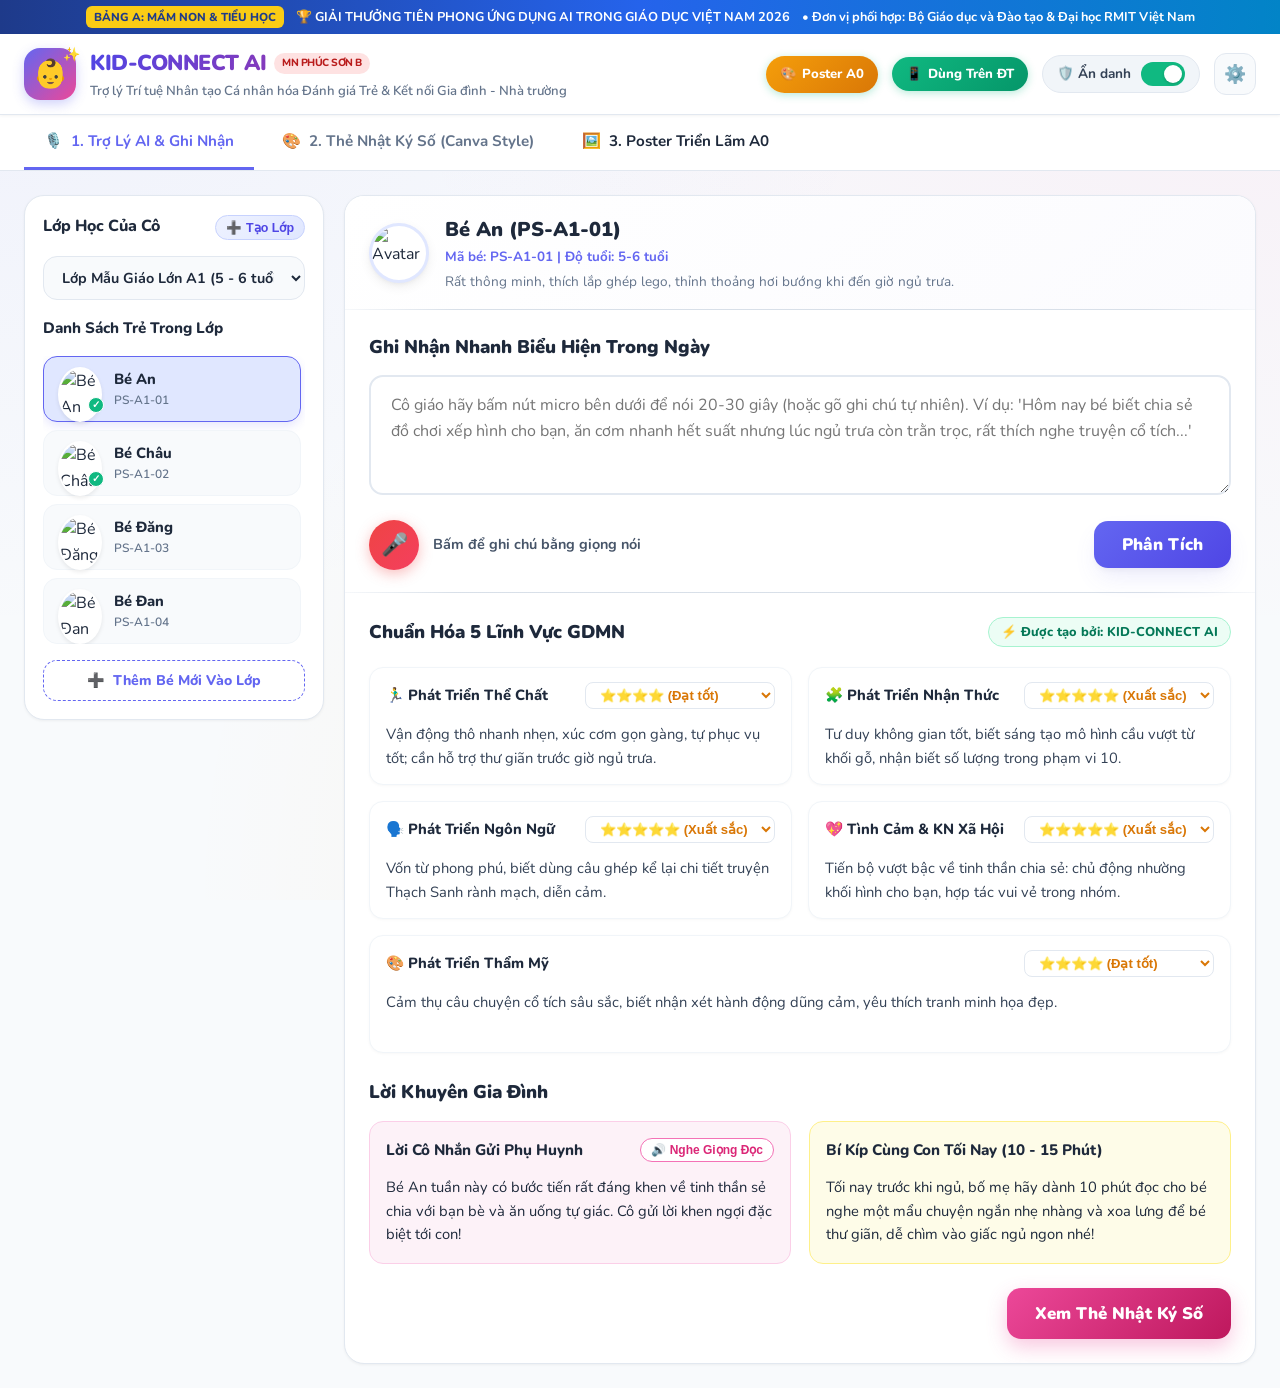
==== commit ed4b2232: "chỉnh sửa UI" ====
--- a/kid_connect_app/index.html
+++ b/kid_connect_app/index.html
@@ -34,6 +34,11 @@
       </div>
 
       <div class="header-actions">
+        <!-- Nút Mở Poster Khoa Học Dự Án -->
+        <a href="poster.html" class="btn-qr-mobile" style="text-decoration: none; background: linear-gradient(135deg, #f59e0b, #d97706); border-color: #fbbf24;" title="Xem Poster Triển Lãm Khoa Học (Khổ A0)">
+          <span>🎨</span> Poster A0
+        </a>
+
         <!-- Nút Mở trên Điện thoại & Mã QR -->
         <button class="btn-qr-mobile" id="btn-open-mobile-qr" title="Quét mã QR để mở ứng dụng ngay trên điện thoại">
           <span>📱</span> Dùng Trên ĐT
@@ -65,6 +70,9 @@
       <button class="nav-tab-btn" data-tab="tab-card-preview">
         <span>🎨</span> 2. Thẻ Nhật Ký Số (Canva Style)
       </button>
+      <a href="poster.html" class="nav-tab-btn" style="text-decoration: none; color: inherit; display: inline-flex; align-items: center;" title="Xem Poster Triển Lãm Khoa Học">
+        <span>🖼️</span> 3. Poster Triển Lãm A0
+      </a>
     </div>
   </nav>
 
--- a/kid_connect_app/css/style.css
+++ b/kid_connect_app/css/style.css
@@ -2914,4 +2914,41 @@
   }
 }
 
-
+/* In-App Browser (Zalo / FB) Warning Banner */
+.inapp-browser-banner {
+  background: #fef3c7;
+  border-bottom: 1px solid #fde68a;
+  color: #92400e;
+  font-size: 0.8rem;
+  padding: 8px 12px;
+  position: relative;
+  z-index: 9999;
+}
+
+.inapp-banner-content {
+  display: flex;
+  align-items: center;
+  justify-content: space-between;
+  gap: 10px;
+  max-width: 1200px;
+  margin: 0 auto;
+}
+
+.inapp-banner-content span {
+  line-height: 1.4;
+  font-size: 0.78rem;
+}
+
+.btn-close-inapp {
+  background: none;
+  border: none;
+  font-size: 20px;
+  font-weight: 700;
+  color: #92400e;
+  cursor: pointer;
+  padding: 0 4px;
+  line-height: 1;
+}
+
+
+
